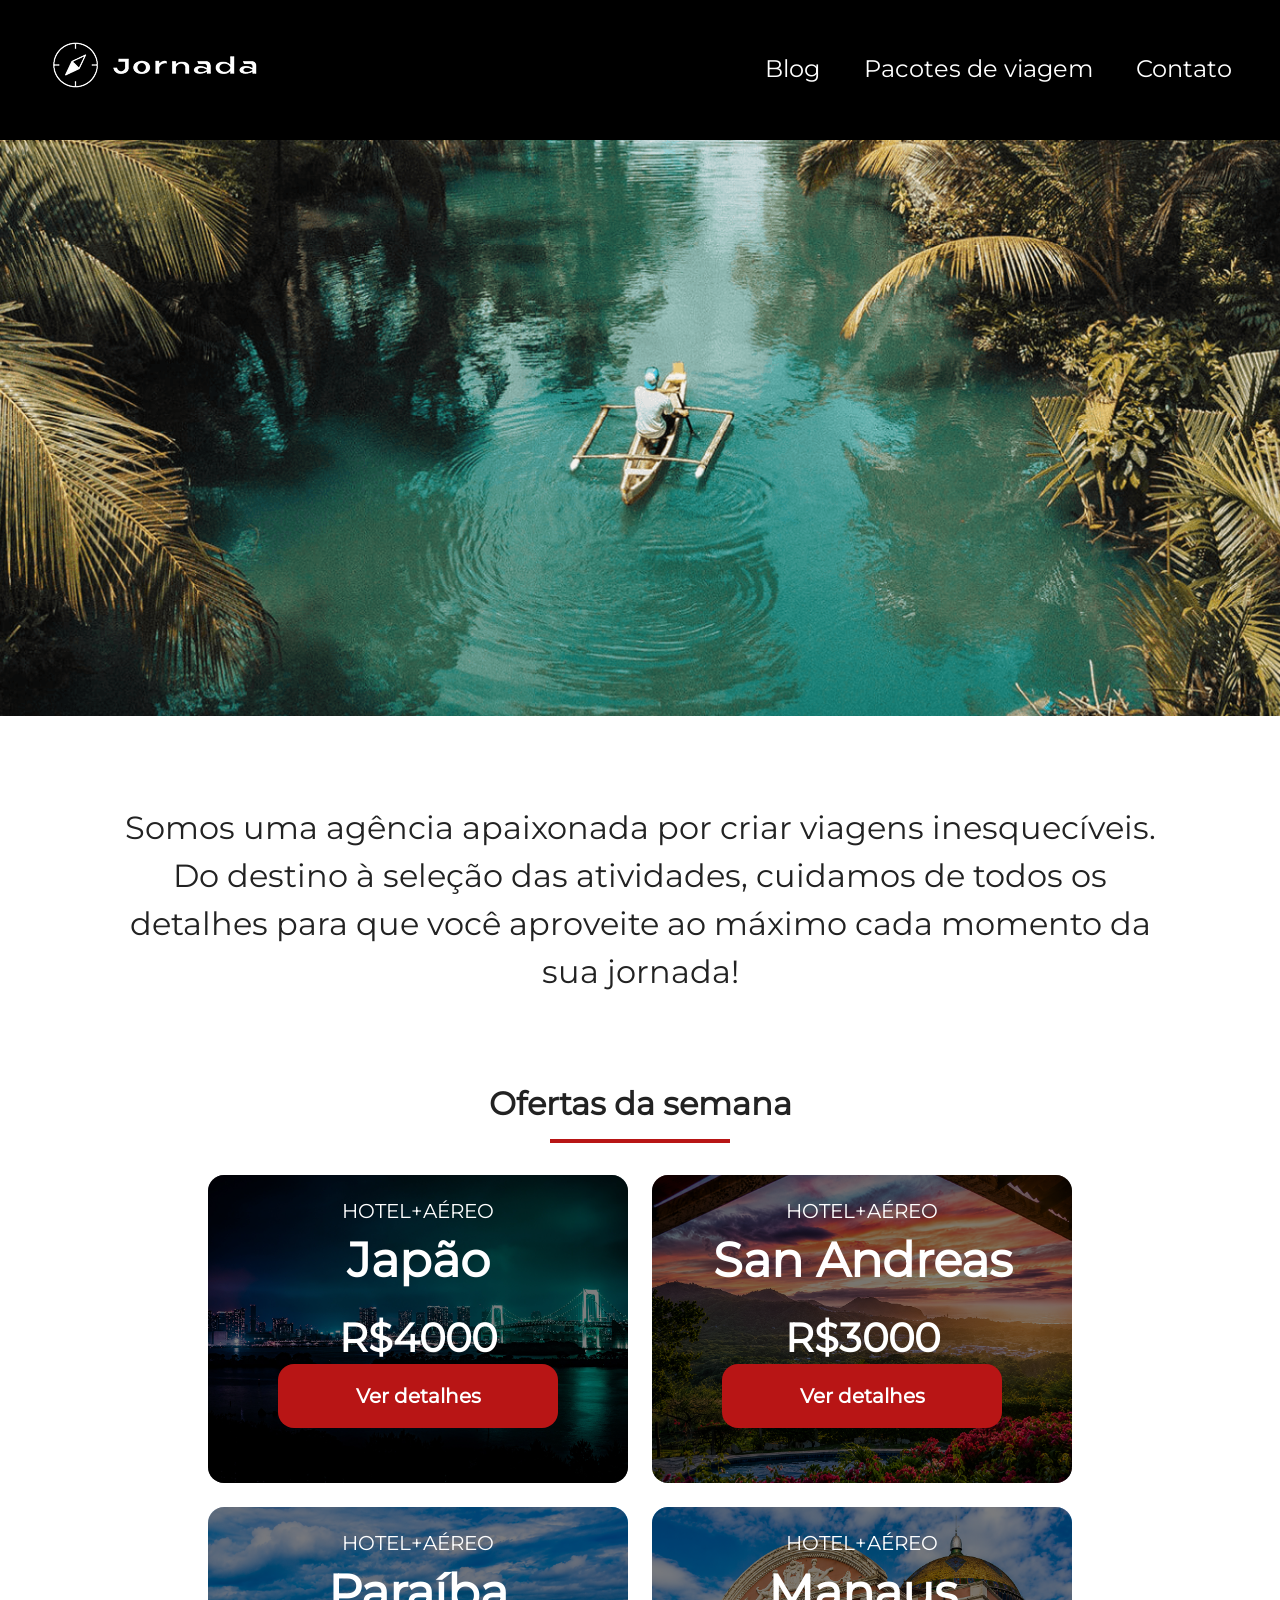
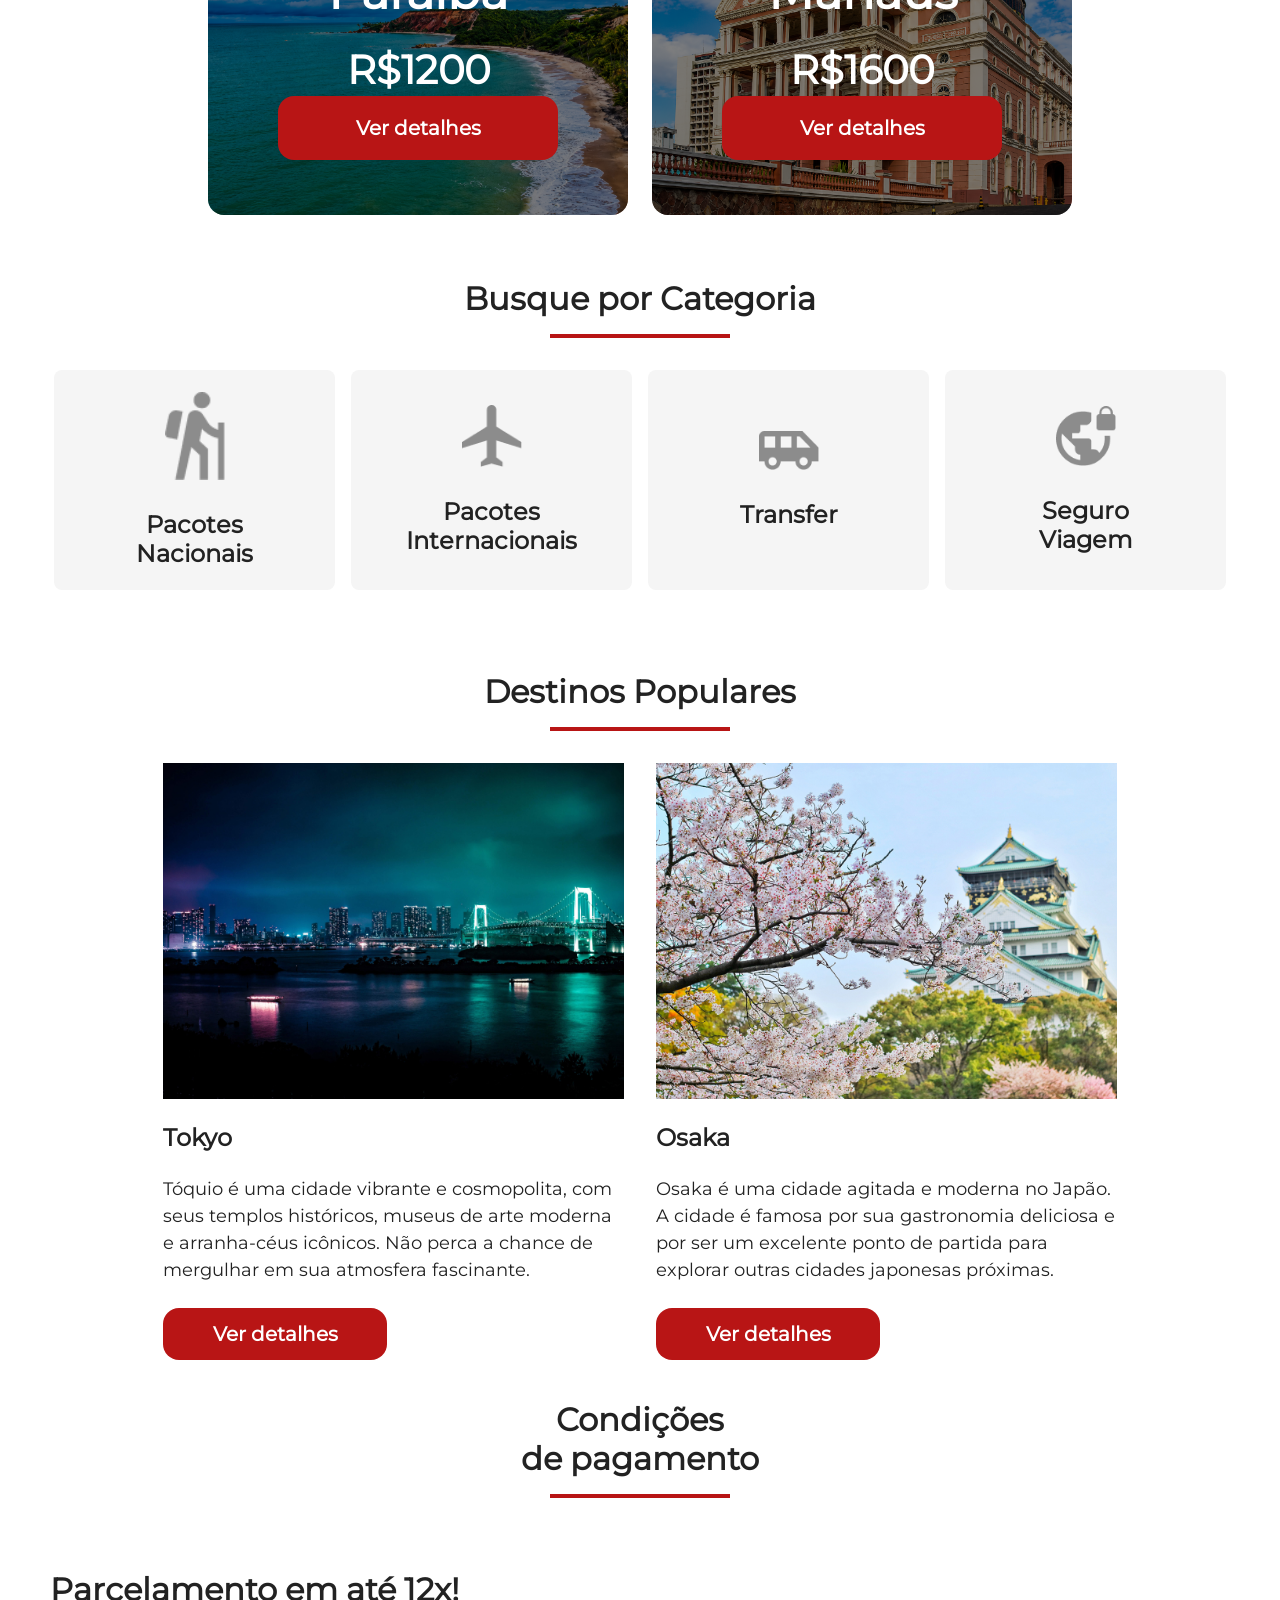
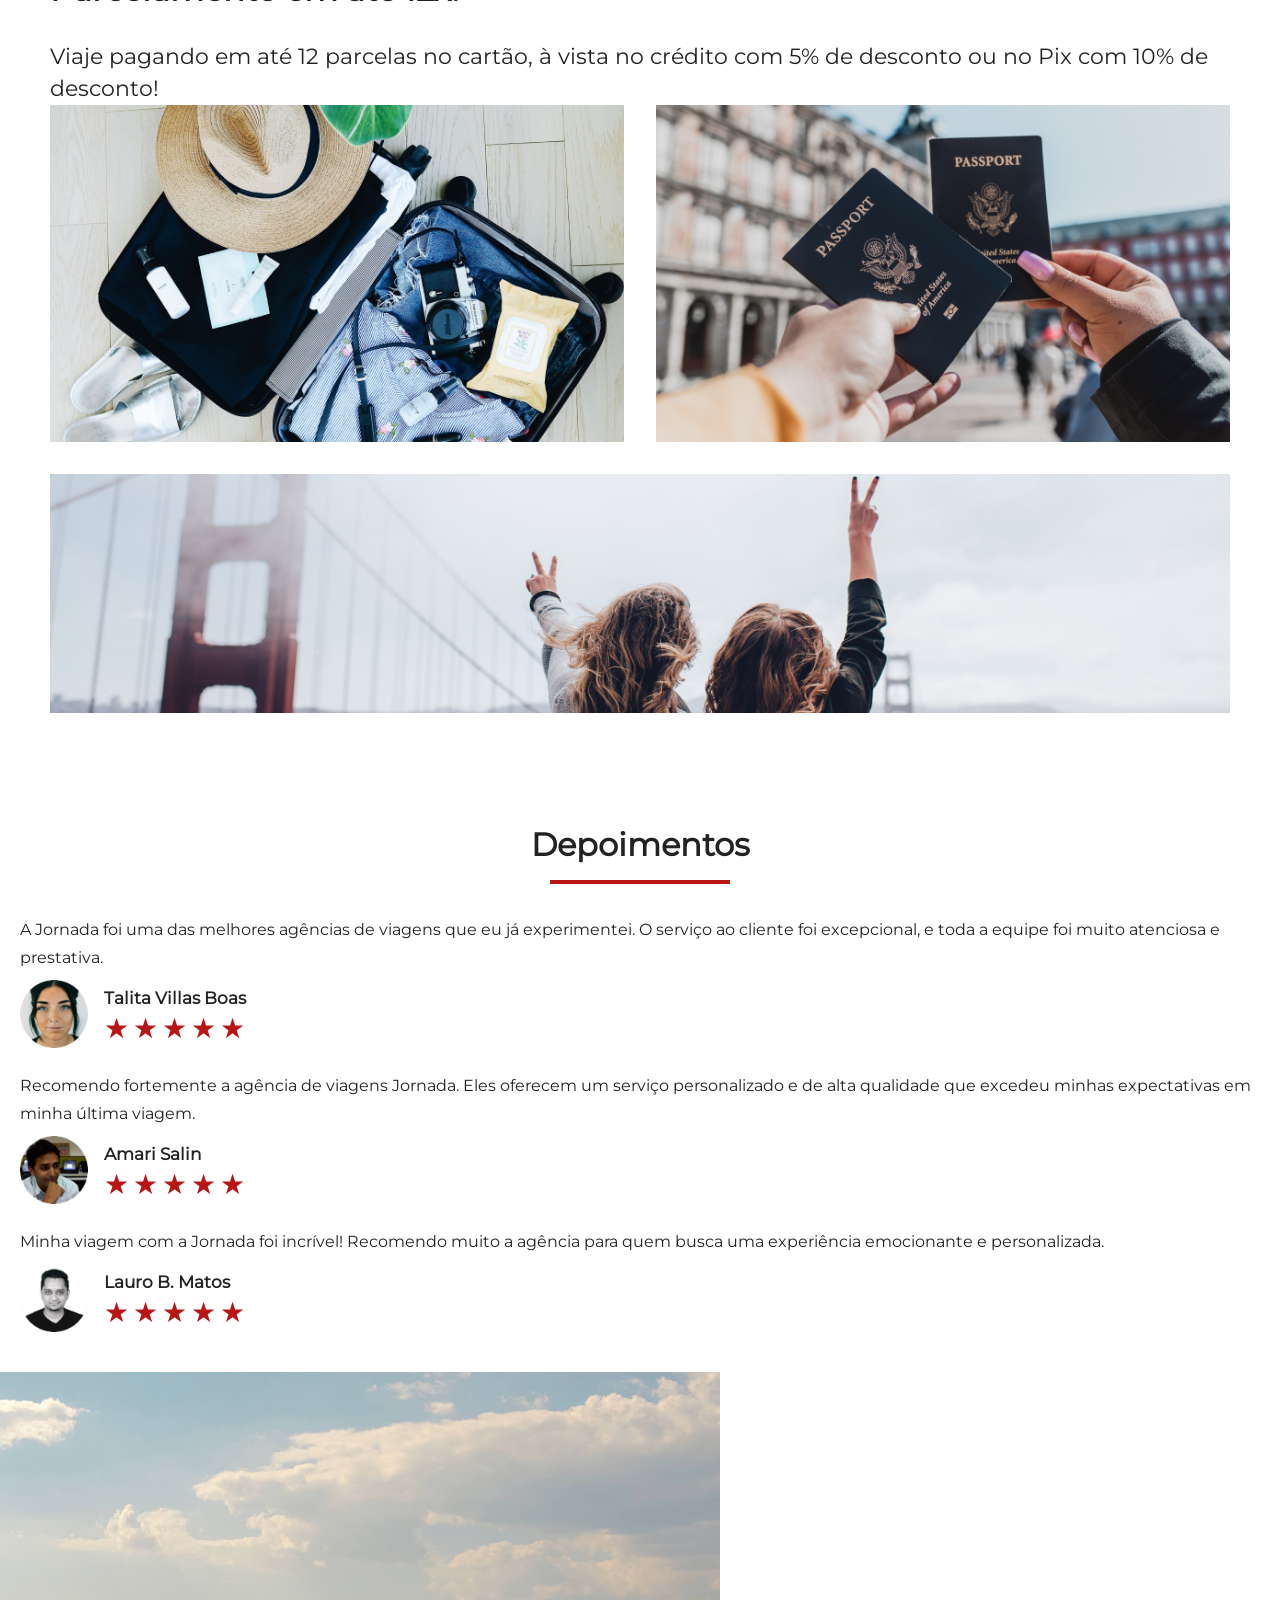
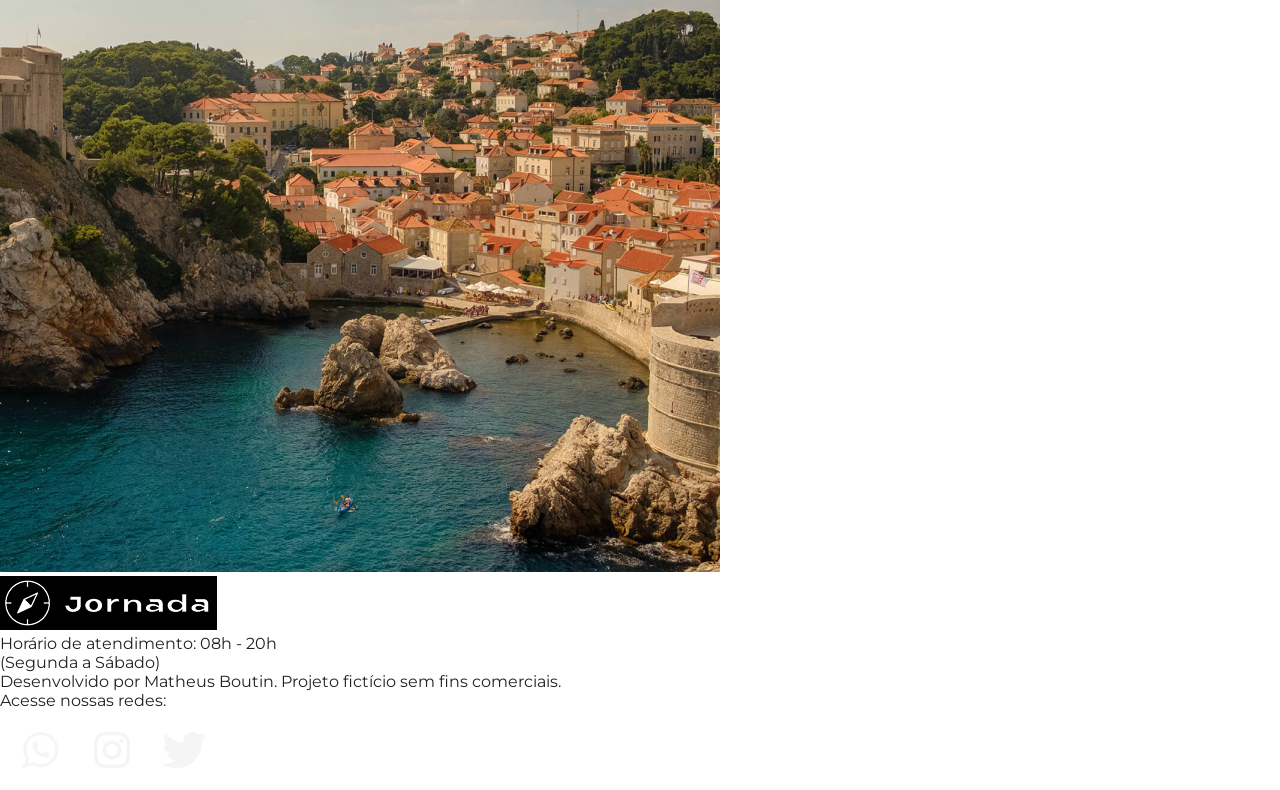
==== index.html @ f1d263dc "Inicia footer com imagem e html" ====
<!doctype html>
<html lang="pt-br">
  <head>
    <meta charset="UTF-8" />
    <meta name="viewport" content="width=device-width, initial-scale=1.0" />
    <link rel="stylesheet" href="./css/style.css" />
    <title>Jornada viagens</title>
  </head>

  <body>
    <header class="main-header">
      <div class="header-content">
        <a class="logo" href="#" title="Voltar para a página inicial">
          <img
            class="img-mobile"
            src="./img/Logo-branca.png"
            alt="Bússola do logo Jornada viagens na cor branca"
          />

          <img
            class="img-desktop"
            src="./img/Logo-branco-jornada.png"
            alt="Logo da Jornada viagens na cor branca"
          />
        </a>

        <div class="navigation_menu">
          <label for="menu">
            <img src="./img/menu.png" alt="Menu" />
          </label>

          <input type="checkbox" id="menu" hidden />

          <nav>
            <ul class="list-links">
              <li>
                <a
                  href="blog.html"
                  target="_blank"
                  rel="noopener noreferrer"
                  title="Acessar blog"
                >
                  Blog
                </a>
              </li>

              <li>
                <a
                  href="pacotes.html"
                  target="_blank"
                  rel="noopener noreferrer"
                  title="Acessar pacotes de viagem"
                >
                  Pacotes de viagem
                </a>
              </li>

              <li>
                <a
                  href="contato.html"
                  target="_blank"
                  rel="noopener noreferrer"
                  title="Acessar contato"
                >
                  Contato
                </a>
              </li>
            </ul>
          </nav>
        </div>
      </div>
    </header>

    <section class="hero">
      <div class="hero-img"></div>

      <div class="hero-content">
        <h2>
          Somos uma agência apaixonada por criar viagens inesquecíveis. Do
          destino à seleção das atividades, cuidamos de todos os detalhes para
          que você aproveite ao máximo cada momento da sua jornada!
        </h2>
      </div>
    </section>

    <section class="offers">
      <div class="section-title">
        <h2>Ofertas da semana</h2>
        <hr />
      </div>

      <div class="offers-cards">
        <article class="card card-offer japao">
          <header>
            <p>HOTEL+AÉREO</p>
            <h3 class="content-title">
              Japão<br />
              <span>R$4000</span>
            </h3>
          </header>

          <footer>
            <a href="#" class="button" title="Ver detalhes da oferta Japão">
              Ver detalhes
            </a>
          </footer>
        </article>

        <article class="card card-offer san-andreas">
          <header>
            <p>HOTEL+AÉREO</p>
            <h3 class="content-title">
              San Andreas<br />
              <span>R$3000</span>
            </h3>
          </header>

          <footer>
            <a
              href="#"
              class="button"
              title="Ver detalhes da oferta San Andreas"
            >
              Ver detalhes
            </a>
          </footer>
        </article>

        <article class="card card-offer paraiba">
          <header>
            <p>HOTEL+AÉREO</p>
            <h3 class="content-title">
              Paraíba<br />
              <span>R$1200</span>
            </h3>
          </header>

          <footer>
            <a href="#" class="button" title="Ver detalhes da oferta Paraíba">
              Ver detalhes
            </a>
          </footer>
        </article>

        <article class="card card-offer manaus">
          <header>
            <p>HOTEL+AÉREO</p>
            <h3 class="content-title">
              Manaus<br />
              <span>R$1600</span>
            </h3>
          </header>

          <footer>
            <a href="#" class="button" title="Ver detalhes da oferta Manaus">
              Ver detalhes
            </a>
          </footer>
        </article>
      </div>
    </section>

    <section class="categories">
      <div class="section-title-categories">
        <h2>Busque por Categoria</h2>
        <hr />
      </div>

      <div class="categories-cards">
        <article class="card-pacotes">
          <header class="categories-header">
            <img
              src="./img/icone-pacotes-nacionais.png"
              alt="Pacotes nacionais"
            />
            <p>Pacotes Nacionais</p>
          </header>
        </article>

        <article class="card-pacotes">
          <header class="categories-header">
            <img
              src="./img/icone-pacotes-interacionais.png"
              alt="Pacotes internacionais"
            />
            <p>
              Pacotes <br />
              Internacionais
            </p>
          </header>
        </article>

        <article class="card-pacotes">
          <header class="categories-header">
            <img src="./img/icone-transfer.png" alt="Transfer" />
            <p>Transfer</p>
          </header>
        </article>

        <article class="card-pacotes">
          <header class="categories-header">
            <img src="./img/icone-seguro-viagem.png" alt="Seguro viagem" />
            <p>Seguro Viagem</p>
          </header>
        </article>
      </div>
    </section>

    <section class="destinations">
      <div class="section-title">
        <h2>Destinos Populares</h2>
        <hr />
      </div>

      <div class="destination-items">
        <article class="item tokyo">
          <header>
            <div class="img-item">
              <img src="./img/tokyo-mobile.jpg" alt="Tokyo" />
            </div>

            <h4 class="content-title">Tokyo</h4>
          </header>

          <p class="content-text">
            Tóquio é uma cidade vibrante e cosmopolita, com seus templos
            históricos, museus de arte moderna e arranha-céus icônicos. Não
            perca a chance de mergulhar em sua atmosfera fascinante.
          </p>

          <footer>
            <a
              href="#"
              class="button"
              target="_blank"
              rel="noopener noreferrer"
              title="Veja mais detalhes do destino Tokyo"
            >
              Ver detalhes
            </a>
          </footer>
        </article>

        <article class="item osaka">
          <header>
            <div class="img-item">
              <img src="./img/osaka-mobile.jpg" alt="Osaka" />
            </div>

            <h4 class="content-title">Osaka</h4>
          </header>

          <p class="content-text">
            Osaka é uma cidade agitada e moderna no Japão. A cidade é famosa por
            sua gastronomia deliciosa e por ser um excelente ponto de partida
            para explorar outras cidades japonesas próximas.
          </p>

          <footer>
            <a
              href="#"
              class="button"
              target="_blank"
              rel="noopener noreferrer"
              title="Veja mais detalhes do destino Osaka"
            >
              Ver detalhes
            </a>
          </footer>
        </article>
      </div>
    </section>
    <section class="payments">
      <div class="section-title">
        <h2 class="content-title">Condições <br />de pagamento</h2>
        <hr />
        <div class="content-container">
          <div class="text-content">
            <h3 class="content-title">
              Parcelamento em <br class="mobile-break" />
              até 12x!
            </h3>
            <p class="content-text">
              Viaje pagando em até 12 parcelas no cartão, à vista no crédito com
              5% de desconto ou no Pix com 10% de desconto!
            </p>
          </div>
          <div class="image-gallery">
            <div class="image bag"></div>
            <div class="image passport"></div>
            <div class="image people colspan-2"></div>
          </div>
        </div>
      </div>
    </section>

    <section class="testimonials">
      <div class="section-title">
        <h2 class="content-title">Depoimentos</h2>
        <hr />
      </div>

      <div class="testimonial-container">
        <article class="testimonial-card">
          <header class="testimonial-text">
            <p>
              A Jornada foi uma das melhores agências de viagens que eu já
              experimentei. O serviço ao cliente foi excepcional, e toda a
              equipe foi muito atenciosa e prestativa.
            </p>
          </header>

          <footer class="testimonial-profile">
            <img
              src="./img/avatar-talita.png"
              alt="Imagem de perfil da cliente Talita Villas Boas"
            />

            <div class="profile-content">
              <h4>Talita Villas Boas</h4>

              <div class="rating">
                <span class="star">★</span>
                <span class="star">★</span>
                <span class="star">★</span>
                <span class="star">★</span>
                <span class="star">★</span>
              </div>
            </div>
          </footer>
        </article>

        <article class="testimonial-card">
          <header class="testimonial-text">
            <p>
              Recomendo fortemente a agência de viagens Jornada. Eles oferecem
              um serviço personalizado e de alta qualidade que excedeu minhas
              expectativas em minha última viagem.
            </p>
          </header>

          <footer class="testimonial-profile">
            <img
              src="./img/avatar-amari.png"
              alt="Imagem de perfil da cliente Amari Salin"
            />

            <div class="profile-content">
              <h4>Amari Salin</h4>

              <div class="rating">
                <span class="star">★</span>
                <span class="star">★</span>
                <span class="star">★</span>
                <span class="star">★</span>
                <span class="star">★</span>
              </div>
            </div>
          </footer>
        </article>

        <article class="testimonial-card">
          <header class="testimonial-text">
            <p>
              Minha viagem com a Jornada foi incrível! Recomendo muito a agência
              para quem busca uma experiência emocionante e personalizada.
            </p>
          </header>

          <footer class="testimonial-profile">
            <img
              src="./img/avatar-lauro.png"
              alt="Imagem de perfil da cliente Lauro B. Matos"
            />

            <div class="profile-content">
              <h4>Lauro B. Matos</h4>

              <div class="rating">
                <span class="star">★</span>
                <span class="star">★</span>
                <span class="star">★</span>
                <span class="star">★</span>
                <span class="star">★</span>
              </div>
            </div>
          </footer>
        </article>
      </div>
    </section>
    <div class="footer-img">
      <img
        src="./img/footer-mobile.png"
        alt="Foto belíssima de Dubrovnik, na Croácia"
      />
    </div>
    <footer class="footer">
      <div class="footer-content">
        <a href="#" class="footer-logo"
          ><img src="./img/Logo-branco-jornada.png" alt="" />
        </a>

        <div class="footer-info">
          <p>Horário de atendimento: 08h - 20h</p>
          <p>(Segunda a Sábado)</p>
        </div>

        <p>
          Desenvolvido por Matheus Boutin. Projeto fictício sem fins comerciais.
        </p>

        <div class="footer-social-area">
          <p>Acesse nossas redes:</p>

          <nav class="footer-social">
            <a href="#" aria-label="Acessar WhatsApp da Jornada Viagens">
              <img src="./img/whatsapp-logo.png" alt="" />
            </a>

            <a href="#" aria-label="Acessar Instagram da Jornada Viagens">
              <img src="./img/instagram-logo.png" alt="" />
            </a>

            <a href="#" aria-label="Acessar Twitter da Jornada Viagens">
              <img src="./img/twitter-logo.png" alt="" />
            </a>
          </nav>
        </div>
      </div>
    </footer>
  </body>
</html>
---- css/style.css ----
@import url(global.css);
@import url(header.css);
@import url(hero.css);
@import url(offers.css);
@import url(category.css);
@import url(destinantion.css);
@import url(payments.css);
@import url(testimonials.css);
@import url(footer.css);
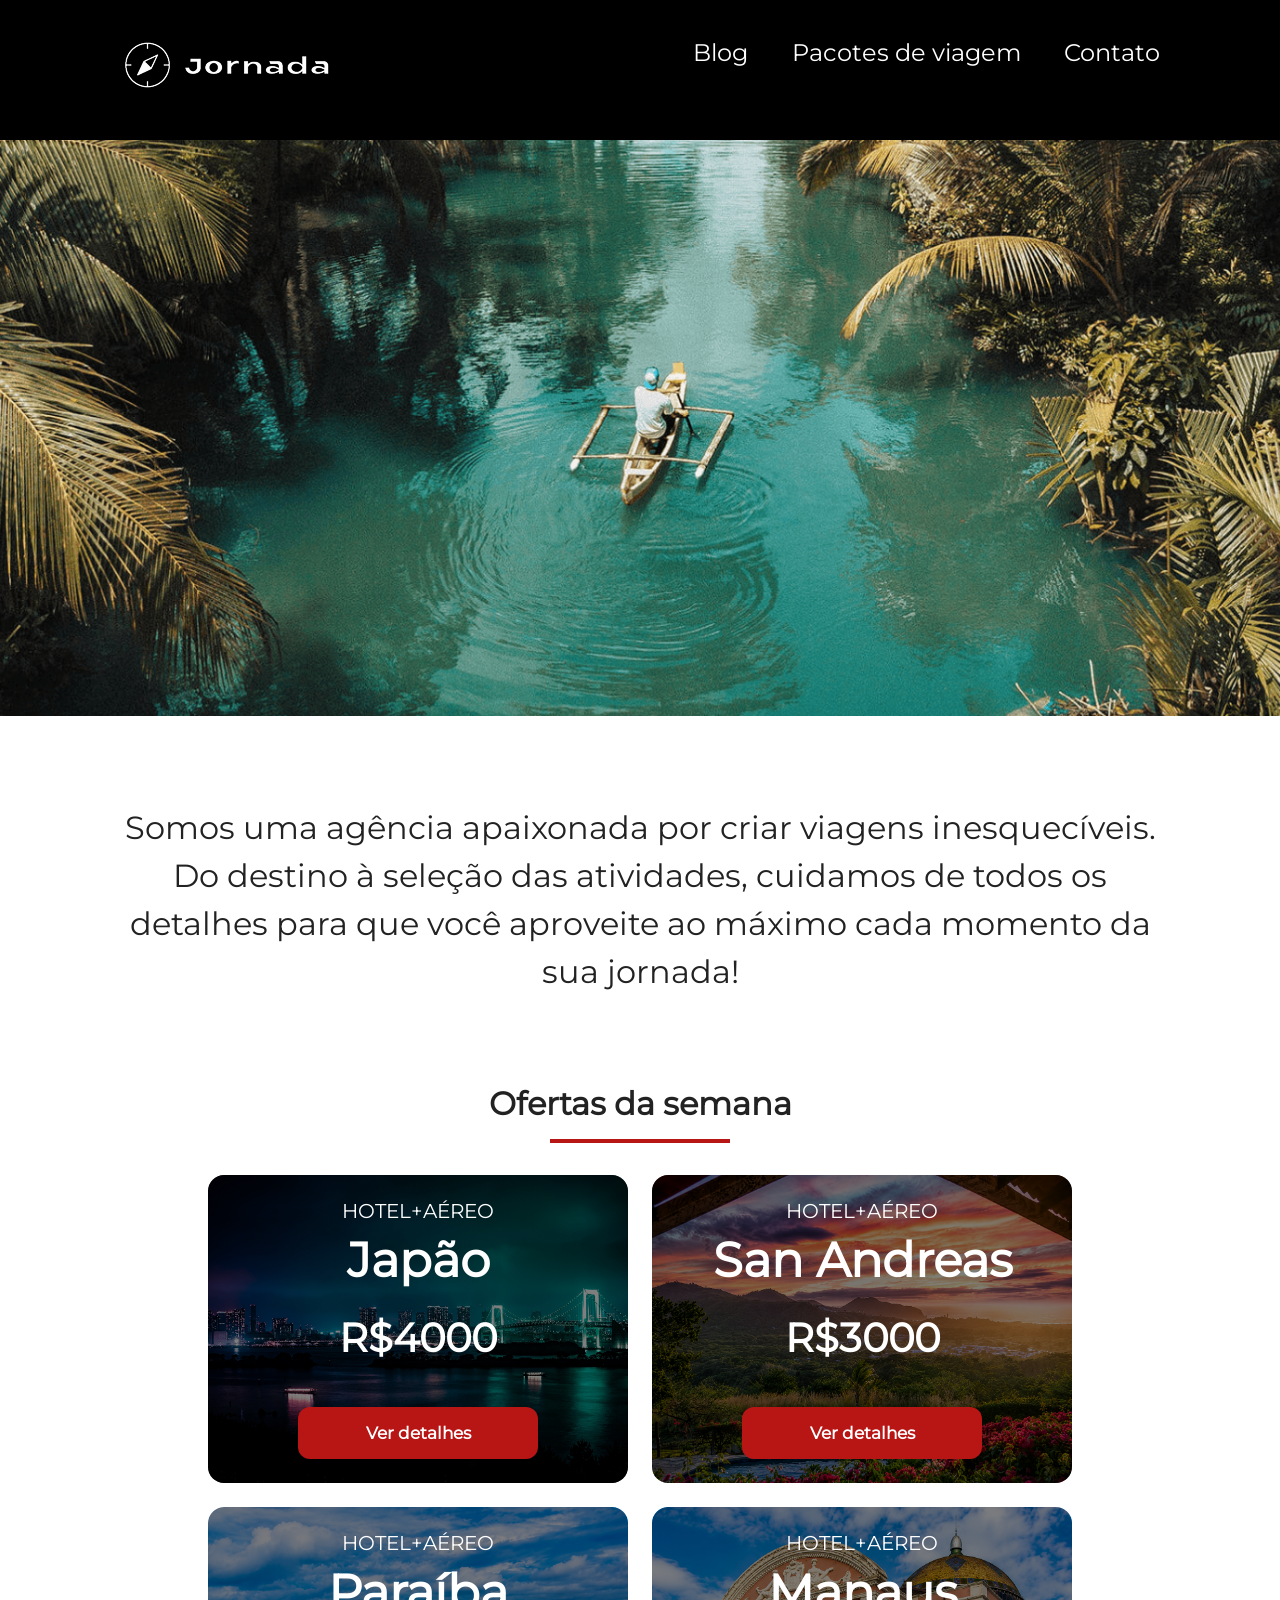
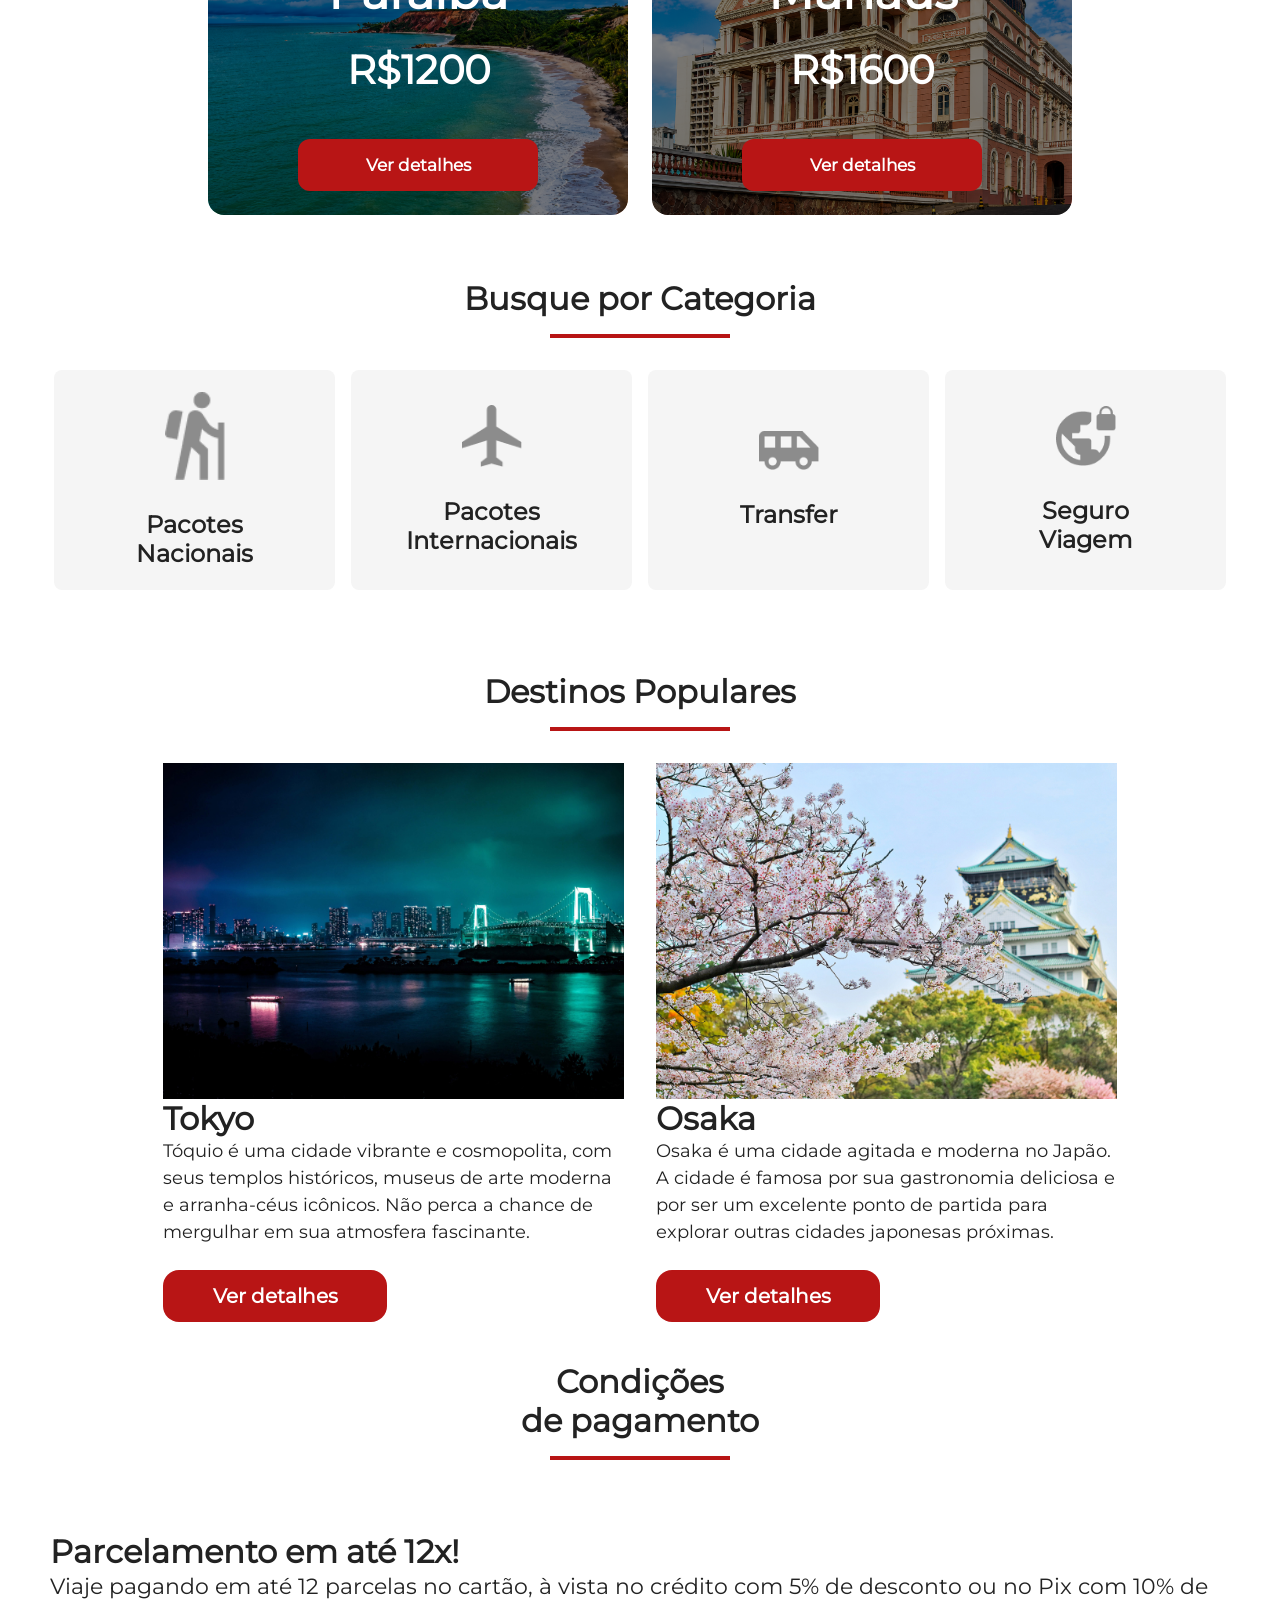
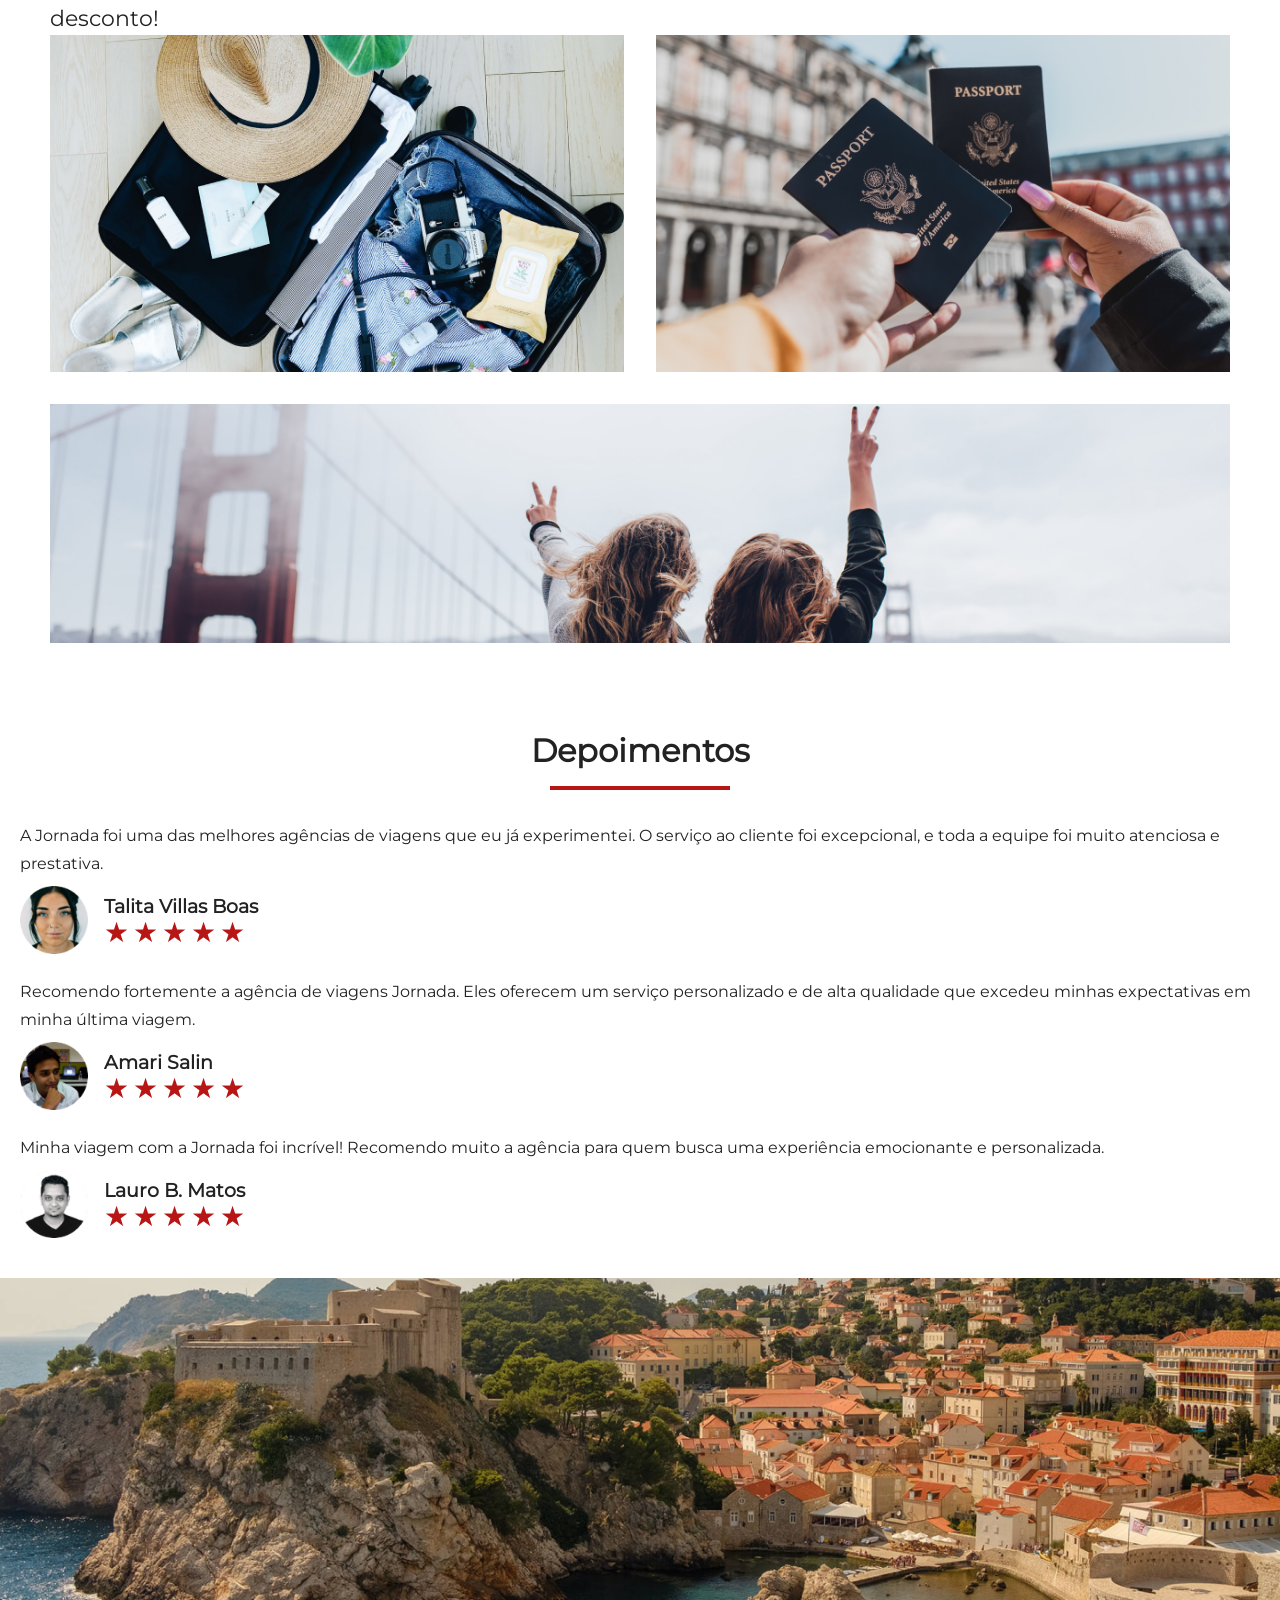
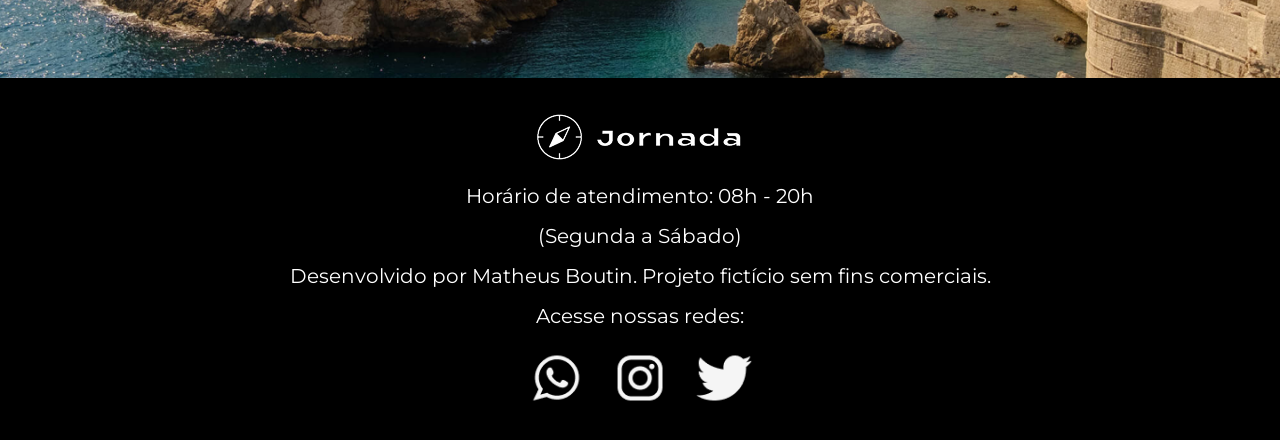
==== commit 2b67510b: "Finaliza footer e ajustes de acessibilidade" ====
--- a/index.html
+++ b/index.html
@@ -4,40 +4,60 @@
     <meta charset="UTF-8" />
     <meta name="viewport" content="width=device-width, initial-scale=1.0" />
     <link rel="stylesheet" href="./css/style.css" />
-    <title>Jornada viagens</title>
+    <title>Jornada Viagens</title>
   </head>
 
   <body>
+    <a class="skip-link" href="#conteudo-principal"
+      >Pular para o conteúdo principal</a
+    >
+
     <header class="main-header">
       <div class="header-content">
-        <a class="logo" href="#" title="Voltar para a página inicial">
+        <a
+          class="logo"
+          href="#"
+          aria-label="Voltar para a página inicial da Jornada Viagens"
+          title="Voltar para a página inicial"
+        >
           <img
             class="img-mobile"
             src="./img/Logo-branca.png"
-            alt="Bússola do logo Jornada viagens na cor branca"
+            alt=""
+            aria-hidden="true"
           />
 
           <img
             class="img-desktop"
             src="./img/Logo-branco-jornada.png"
-            alt="Logo da Jornada viagens na cor branca"
+            alt=""
+            aria-hidden="true"
           />
         </a>
 
         <div class="navigation_menu">
-          <label for="menu">
-            <img src="./img/menu.png" alt="Menu" />
+          <input
+            type="checkbox"
+            id="menu"
+            class="menu-toggle"
+            aria-controls="menu-principal"
+          />
+
+          <label for="menu" class="menu-label">
+            <span class="visually-hidden"
+              >Abrir ou fechar menu de navegação</span
+            >
+            <img src="./img/menu.png" alt="" aria-hidden="true" />
           </label>
 
-          <input type="checkbox" id="menu" hidden />
-
-          <nav>
+          <nav id="menu-principal" aria-label="Menu principal">
             <ul class="list-links">
               <li>
                 <a
                   href="blog.html"
                   target="_blank"
                   rel="noopener noreferrer"
+                  aria-label="Acessar blog, abre em nova aba"
                   title="Acessar blog"
                 >
                   Blog
@@ -49,6 +69,7 @@
                   href="pacotes.html"
                   target="_blank"
                   rel="noopener noreferrer"
+                  aria-label="Acessar pacotes de viagem, abre em nova aba"
                   title="Acessar pacotes de viagem"
                 >
                   Pacotes de viagem
@@ -60,6 +81,7 @@
                   href="contato.html"
                   target="_blank"
                   rel="noopener noreferrer"
+                  aria-label="Acessar contato, abre em nova aba"
                   title="Acessar contato"
                 >
                   Contato
@@ -71,333 +93,392 @@
       </div>
     </header>
 
-    <section class="hero">
-      <div class="hero-img"></div>
-
-      <div class="hero-content">
-        <h2>
-          Somos uma agência apaixonada por criar viagens inesquecíveis. Do
-          destino à seleção das atividades, cuidamos de todos os detalhes para
-          que você aproveite ao máximo cada momento da sua jornada!
-        </h2>
-      </div>
-    </section>
-
-    <section class="offers">
-      <div class="section-title">
-        <h2>Ofertas da semana</h2>
-        <hr />
-      </div>
-
-      <div class="offers-cards">
-        <article class="card card-offer japao">
-          <header>
-            <p>HOTEL+AÉREO</p>
-            <h3 class="content-title">
-              Japão<br />
-              <span>R$4000</span>
-            </h3>
-          </header>
-
-          <footer>
-            <a href="#" class="button" title="Ver detalhes da oferta Japão">
-              Ver detalhes
-            </a>
-          </footer>
-        </article>
-
-        <article class="card card-offer san-andreas">
-          <header>
-            <p>HOTEL+AÉREO</p>
-            <h3 class="content-title">
-              San Andreas<br />
-              <span>R$3000</span>
-            </h3>
-          </header>
-
-          <footer>
-            <a
-              href="#"
-              class="button"
-              title="Ver detalhes da oferta San Andreas"
-            >
-              Ver detalhes
-            </a>
-          </footer>
-        </article>
-
-        <article class="card card-offer paraiba">
-          <header>
-            <p>HOTEL+AÉREO</p>
-            <h3 class="content-title">
-              Paraíba<br />
-              <span>R$1200</span>
-            </h3>
-          </header>
-
-          <footer>
-            <a href="#" class="button" title="Ver detalhes da oferta Paraíba">
-              Ver detalhes
-            </a>
-          </footer>
-        </article>
-
-        <article class="card card-offer manaus">
-          <header>
-            <p>HOTEL+AÉREO</p>
-            <h3 class="content-title">
-              Manaus<br />
-              <span>R$1600</span>
-            </h3>
-          </header>
-
-          <footer>
-            <a href="#" class="button" title="Ver detalhes da oferta Manaus">
-              Ver detalhes
-            </a>
-          </footer>
-        </article>
-      </div>
-    </section>
-
-    <section class="categories">
-      <div class="section-title-categories">
-        <h2>Busque por Categoria</h2>
-        <hr />
-      </div>
-
-      <div class="categories-cards">
-        <article class="card-pacotes">
-          <header class="categories-header">
-            <img
-              src="./img/icone-pacotes-nacionais.png"
-              alt="Pacotes nacionais"
-            />
-            <p>Pacotes Nacionais</p>
-          </header>
-        </article>
-
-        <article class="card-pacotes">
-          <header class="categories-header">
-            <img
-              src="./img/icone-pacotes-interacionais.png"
-              alt="Pacotes internacionais"
-            />
-            <p>
-              Pacotes <br />
-              Internacionais
+    <main id="conteudo-principal">
+      <section class="hero" aria-labelledby="titulo-principal">
+        <div class="hero-img" aria-hidden="true"></div>
+
+        <div class="hero-content">
+          <h1 id="titulo-principal">
+            Somos uma agência apaixonada por criar viagens inesquecíveis. Do
+            destino à seleção das atividades, cuidamos de todos os detalhes para
+            que você aproveite ao máximo cada momento da sua jornada!
+          </h1>
+        </div>
+      </section>
+
+      <section class="offers" aria-labelledby="titulo-ofertas">
+        <div class="section-title">
+          <h2 id="titulo-ofertas">Ofertas da semana</h2>
+          <hr />
+        </div>
+
+        <div class="offers-cards">
+          <article class="card card-offer japao">
+            <header>
+              <p>HOTEL+AÉREO</p>
+              <h3 class="content-title">
+                Japão<br />
+                <span>R$4000</span>
+              </h3>
+            </header>
+
+            <footer>
+              <a
+                href="#"
+                class="button"
+                aria-label="Ver detalhes da oferta Japão"
+                title="Ver detalhes da oferta Japão"
+              >
+                Ver detalhes
+              </a>
+            </footer>
+          </article>
+
+          <article class="card card-offer san-andreas">
+            <header>
+              <p>HOTEL+AÉREO</p>
+              <h3 class="content-title">
+                San Andreas<br />
+                <span>R$3000</span>
+              </h3>
+            </header>
+
+            <footer>
+              <a
+                href="#"
+                class="button"
+                aria-label="Ver detalhes da oferta San Andreas"
+                title="Ver detalhes da oferta San Andreas"
+              >
+                Ver detalhes
+              </a>
+            </footer>
+          </article>
+
+          <article class="card card-offer paraiba">
+            <header>
+              <p>HOTEL+AÉREO</p>
+              <h3 class="content-title">
+                Paraíba<br />
+                <span>R$1200</span>
+              </h3>
+            </header>
+
+            <footer>
+              <a
+                href="#"
+                class="button"
+                aria-label="Ver detalhes da oferta Paraíba"
+                title="Ver detalhes da oferta Paraíba"
+              >
+                Ver detalhes
+              </a>
+            </footer>
+          </article>
+
+          <article class="card card-offer manaus">
+            <header>
+              <p>HOTEL+AÉREO</p>
+              <h3 class="content-title">
+                Manaus<br />
+                <span>R$1600</span>
+              </h3>
+            </header>
+
+            <footer>
+              <a
+                href="#"
+                class="button"
+                aria-label="Ver detalhes da oferta Manaus"
+                title="Ver detalhes da oferta Manaus"
+              >
+                Ver detalhes
+              </a>
+            </footer>
+          </article>
+        </div>
+      </section>
+
+      <section class="categories" aria-labelledby="titulo-categorias">
+        <div class="section-title-categories">
+          <h2 id="titulo-categorias">Busque por Categoria</h2>
+          <hr />
+        </div>
+
+        <div class="categories-cards">
+          <article class="card-pacotes">
+            <header class="categories-header">
+              <img
+                src="./img/icone-pacotes-nacionais.png"
+                alt=""
+                aria-hidden="true"
+              />
+              <p>Pacotes Nacionais</p>
+            </header>
+          </article>
+
+          <article class="card-pacotes">
+            <header class="categories-header">
+              <img
+                src="./img/icone-pacotes-interacionais.png"
+                alt=""
+                aria-hidden="true"
+              />
+              <p>
+                Pacotes <br />
+                Internacionais
+              </p>
+            </header>
+          </article>
+
+          <article class="card-pacotes">
+            <header class="categories-header">
+              <img src="./img/icone-transfer.png" alt="" aria-hidden="true" />
+              <p>Transfer</p>
+            </header>
+          </article>
+
+          <article class="card-pacotes">
+            <header class="categories-header">
+              <img
+                src="./img/icone-seguro-viagem.png"
+                alt=""
+                aria-hidden="true"
+              />
+              <p>Seguro Viagem</p>
+            </header>
+          </article>
+        </div>
+      </section>
+
+      <section class="destinations" aria-labelledby="titulo-destinos">
+        <div class="section-title">
+          <h2 id="titulo-destinos">Destinos Populares</h2>
+          <hr />
+        </div>
+
+        <div class="destination-items">
+          <article class="item tokyo">
+            <header>
+              <div class="img-item">
+                <img
+                  src="./img/tokyo-mobile.jpg"
+                  alt="Vista urbana de Tóquio, no Japão"
+                />
+              </div>
+
+              <h3 class="content-title">Tokyo</h3>
+            </header>
+
+            <p class="content-text">
+              Tóquio é uma cidade vibrante e cosmopolita, com seus templos
+              históricos, museus de arte moderna e arranha-céus icônicos. Não
+              perca a chance de mergulhar em sua atmosfera fascinante.
             </p>
-          </header>
-        </article>
-
-        <article class="card-pacotes">
-          <header class="categories-header">
-            <img src="./img/icone-transfer.png" alt="Transfer" />
-            <p>Transfer</p>
-          </header>
-        </article>
-
-        <article class="card-pacotes">
-          <header class="categories-header">
-            <img src="./img/icone-seguro-viagem.png" alt="Seguro viagem" />
-            <p>Seguro Viagem</p>
-          </header>
-        </article>
-      </div>
-    </section>
-
-    <section class="destinations">
-      <div class="section-title">
-        <h2>Destinos Populares</h2>
-        <hr />
-      </div>
-
-      <div class="destination-items">
-        <article class="item tokyo">
-          <header>
-            <div class="img-item">
-              <img src="./img/tokyo-mobile.jpg" alt="Tokyo" />
+
+            <footer>
+              <a
+                href="#"
+                class="button"
+                target="_blank"
+                rel="noopener noreferrer"
+                aria-label="Ver detalhes do destino Tokyo, abre em nova aba"
+                title="Veja mais detalhes do destino Tokyo"
+              >
+                Ver detalhes
+              </a>
+            </footer>
+          </article>
+
+          <article class="item osaka">
+            <header>
+              <div class="img-item">
+                <img
+                  src="./img/osaka-mobile.jpg"
+                  alt="Vista urbana de Osaka, no Japão"
+                />
+              </div>
+
+              <h3 class="content-title">Osaka</h3>
+            </header>
+
+            <p class="content-text">
+              Osaka é uma cidade agitada e moderna no Japão. A cidade é famosa
+              por sua gastronomia deliciosa e por ser um excelente ponto de
+              partida para explorar outras cidades japonesas próximas.
+            </p>
+
+            <footer>
+              <a
+                href="#"
+                class="button"
+                target="_blank"
+                rel="noopener noreferrer"
+                aria-label="Ver detalhes do destino Osaka, abre em nova aba"
+                title="Veja mais detalhes do destino Osaka"
+              >
+                Ver detalhes
+              </a>
+            </footer>
+          </article>
+        </div>
+      </section>
+      <section class="payments" aria-labelledby="titulo-pagamentos">
+        <div class="section-title">
+          <h2 id="titulo-pagamentos" class="content-title">
+            Condições <br />de pagamento
+          </h2>
+          <hr />
+          <div class="content-container">
+            <div class="text-content">
+              <h3 class="content-title">
+                Parcelamento em <br class="mobile-break" />
+                até 12x!
+              </h3>
+              <p class="content-text">
+                Viaje pagando em até 12 parcelas no cartão, à vista no crédito
+                com 5% de desconto ou no Pix com 10% de desconto!
+              </p>
             </div>
-
-            <h4 class="content-title">Tokyo</h4>
-          </header>
-
-          <p class="content-text">
-            Tóquio é uma cidade vibrante e cosmopolita, com seus templos
-            históricos, museus de arte moderna e arranha-céus icônicos. Não
-            perca a chance de mergulhar em sua atmosfera fascinante.
-          </p>
-
-          <footer>
-            <a
-              href="#"
-              class="button"
-              target="_blank"
-              rel="noopener noreferrer"
-              title="Veja mais detalhes do destino Tokyo"
-            >
-              Ver detalhes
-            </a>
-          </footer>
-        </article>
-
-        <article class="item osaka">
-          <header>
-            <div class="img-item">
-              <img src="./img/osaka-mobile.jpg" alt="Osaka" />
+            <div class="image-gallery">
+              <div class="image bag" aria-hidden="true"></div>
+              <div class="image passport" aria-hidden="true"></div>
+              <div class="image people colspan-2" aria-hidden="true"></div>
             </div>
-
-            <h4 class="content-title">Osaka</h4>
-          </header>
-
-          <p class="content-text">
-            Osaka é uma cidade agitada e moderna no Japão. A cidade é famosa por
-            sua gastronomia deliciosa e por ser um excelente ponto de partida
-            para explorar outras cidades japonesas próximas.
-          </p>
-
-          <footer>
-            <a
-              href="#"
-              class="button"
-              target="_blank"
-              rel="noopener noreferrer"
-              title="Veja mais detalhes do destino Osaka"
-            >
-              Ver detalhes
-            </a>
-          </footer>
-        </article>
-      </div>
-    </section>
-    <section class="payments">
-      <div class="section-title">
-        <h2 class="content-title">Condições <br />de pagamento</h2>
-        <hr />
-        <div class="content-container">
-          <div class="text-content">
-            <h3 class="content-title">
-              Parcelamento em <br class="mobile-break" />
-              até 12x!
-            </h3>
-            <p class="content-text">
-              Viaje pagando em até 12 parcelas no cartão, à vista no crédito com
-              5% de desconto ou no Pix com 10% de desconto!
-            </p>
           </div>
-          <div class="image-gallery">
-            <div class="image bag"></div>
-            <div class="image passport"></div>
-            <div class="image people colspan-2"></div>
-          </div>
-        </div>
-      </div>
-    </section>
-
-    <section class="testimonials">
-      <div class="section-title">
-        <h2 class="content-title">Depoimentos</h2>
-        <hr />
-      </div>
-
-      <div class="testimonial-container">
-        <article class="testimonial-card">
-          <header class="testimonial-text">
-            <p>
-              A Jornada foi uma das melhores agências de viagens que eu já
-              experimentei. O serviço ao cliente foi excepcional, e toda a
-              equipe foi muito atenciosa e prestativa.
-            </p>
-          </header>
-
-          <footer class="testimonial-profile">
-            <img
-              src="./img/avatar-talita.png"
-              alt="Imagem de perfil da cliente Talita Villas Boas"
-            />
-
-            <div class="profile-content">
-              <h4>Talita Villas Boas</h4>
-
-              <div class="rating">
-                <span class="star">★</span>
-                <span class="star">★</span>
-                <span class="star">★</span>
-                <span class="star">★</span>
-                <span class="star">★</span>
+        </div>
+      </section>
+
+      <section class="testimonials" aria-labelledby="titulo-depoimentos">
+        <div class="section-title">
+          <h2 id="titulo-depoimentos" class="content-title">Depoimentos</h2>
+          <hr />
+        </div>
+
+        <div class="testimonial-container">
+          <article class="testimonial-card">
+            <header class="testimonial-text">
+              <p>
+                A Jornada foi uma das melhores agências de viagens que eu já
+                experimentei. O serviço ao cliente foi excepcional, e toda a
+                equipe foi muito atenciosa e prestativa.
+              </p>
+            </header>
+
+            <footer class="testimonial-profile">
+              <img
+                src="./img/avatar-talita.png"
+                alt="Imagem de perfil da cliente Talita Villas Boas"
+              />
+
+              <div class="profile-content">
+                <h3>Talita Villas Boas</h3>
+
+                <div
+                  class="rating"
+                  role="img"
+                  aria-label="Avaliação: 5 de 5 estrelas"
+                >
+                  <span class="star" aria-hidden="true">★</span>
+                  <span class="star" aria-hidden="true">★</span>
+                  <span class="star" aria-hidden="true">★</span>
+                  <span class="star" aria-hidden="true">★</span>
+                  <span class="star" aria-hidden="true">★</span>
+                </div>
               </div>
-            </div>
-          </footer>
-        </article>
-
-        <article class="testimonial-card">
-          <header class="testimonial-text">
-            <p>
-              Recomendo fortemente a agência de viagens Jornada. Eles oferecem
-              um serviço personalizado e de alta qualidade que excedeu minhas
-              expectativas em minha última viagem.
-            </p>
-          </header>
-
-          <footer class="testimonial-profile">
-            <img
-              src="./img/avatar-amari.png"
-              alt="Imagem de perfil da cliente Amari Salin"
-            />
-
-            <div class="profile-content">
-              <h4>Amari Salin</h4>
-
-              <div class="rating">
-                <span class="star">★</span>
-                <span class="star">★</span>
-                <span class="star">★</span>
-                <span class="star">★</span>
-                <span class="star">★</span>
+            </footer>
+          </article>
+
+          <article class="testimonial-card">
+            <header class="testimonial-text">
+              <p>
+                Recomendo fortemente a agência de viagens Jornada. Eles oferecem
+                um serviço personalizado e de alta qualidade que excedeu minhas
+                expectativas em minha última viagem.
+              </p>
+            </header>
+
+            <footer class="testimonial-profile">
+              <img
+                src="./img/avatar-amari.png"
+                alt="Imagem de perfil da cliente Amari Salin"
+              />
+
+              <div class="profile-content">
+                <h3>Amari Salin</h3>
+
+                <div
+                  class="rating"
+                  role="img"
+                  aria-label="Avaliação: 5 de 5 estrelas"
+                >
+                  <span class="star" aria-hidden="true">★</span>
+                  <span class="star" aria-hidden="true">★</span>
+                  <span class="star" aria-hidden="true">★</span>
+                  <span class="star" aria-hidden="true">★</span>
+                  <span class="star" aria-hidden="true">★</span>
+                </div>
               </div>
-            </div>
-          </footer>
-        </article>
-
-        <article class="testimonial-card">
-          <header class="testimonial-text">
-            <p>
-              Minha viagem com a Jornada foi incrível! Recomendo muito a agência
-              para quem busca uma experiência emocionante e personalizada.
-            </p>
-          </header>
-
-          <footer class="testimonial-profile">
-            <img
-              src="./img/avatar-lauro.png"
-              alt="Imagem de perfil da cliente Lauro B. Matos"
-            />
-
-            <div class="profile-content">
-              <h4>Lauro B. Matos</h4>
-
-              <div class="rating">
-                <span class="star">★</span>
-                <span class="star">★</span>
-                <span class="star">★</span>
-                <span class="star">★</span>
-                <span class="star">★</span>
+            </footer>
+          </article>
+
+          <article class="testimonial-card">
+            <header class="testimonial-text">
+              <p>
+                Minha viagem com a Jornada foi incrível! Recomendo muito a
+                agência para quem busca uma experiência emocionante e
+                personalizada.
+              </p>
+            </header>
+
+            <footer class="testimonial-profile">
+              <img
+                src="./img/avatar-lauro.png"
+                alt="Imagem de perfil da cliente Lauro B. Matos"
+              />
+
+              <div class="profile-content">
+                <h3>Lauro B. Matos</h3>
+
+                <div
+                  class="rating"
+                  role="img"
+                  aria-label="Avaliação: 5 de 5 estrelas"
+                >
+                  <span class="star" aria-hidden="true">★</span>
+                  <span class="star" aria-hidden="true">★</span>
+                  <span class="star" aria-hidden="true">★</span>
+                  <span class="star" aria-hidden="true">★</span>
+                  <span class="star" aria-hidden="true">★</span>
+                </div>
               </div>
-            </div>
-          </footer>
-        </article>
-      </div>
-    </section>
+            </footer>
+          </article>
+        </div>
+      </section>
+    </main>
+
     <div class="footer-img">
-      <img
-        src="./img/footer-mobile.png"
-        alt="Foto belíssima de Dubrovnik, na Croácia"
-      />
+      <picture>
+        <source media="(min-width: 1440px)" srcset="./img/footer-desktop.png" />
+
+        <source media="(min-width: 768px)" srcset="./img/footer-tablet.png" />
+
+        <img
+          src="./img/footer-mobile.png"
+          alt="Vista de Dubrovnik, na Croácia, com construções históricas à beira-mar"
+        />
+      </picture>
     </div>
+
     <footer class="footer">
       <div class="footer-content">
-        <a href="#" class="footer-logo"
-          ><img src="./img/Logo-branco-jornada.png" alt="" />
+        <a
+          href="#"
+          class="footer-logo"
+          aria-label="Voltar para a página inicial da Jornada Viagens"
+        >
+          <img src="./img/Logo-branco-jornada.png" alt="" aria-hidden="true" />
         </a>
 
         <div class="footer-info">
@@ -412,7 +493,10 @@
         <div class="footer-social-area">
           <p>Acesse nossas redes:</p>
 
-          <nav class="footer-social">
+          <nav
+            class="footer-social"
+            aria-label="Redes sociais da Jornada Viagens"
+          >
             <a href="#" aria-label="Acessar WhatsApp da Jornada Viagens">
               <img src="./img/whatsapp-logo.png" alt="" />
             </a>
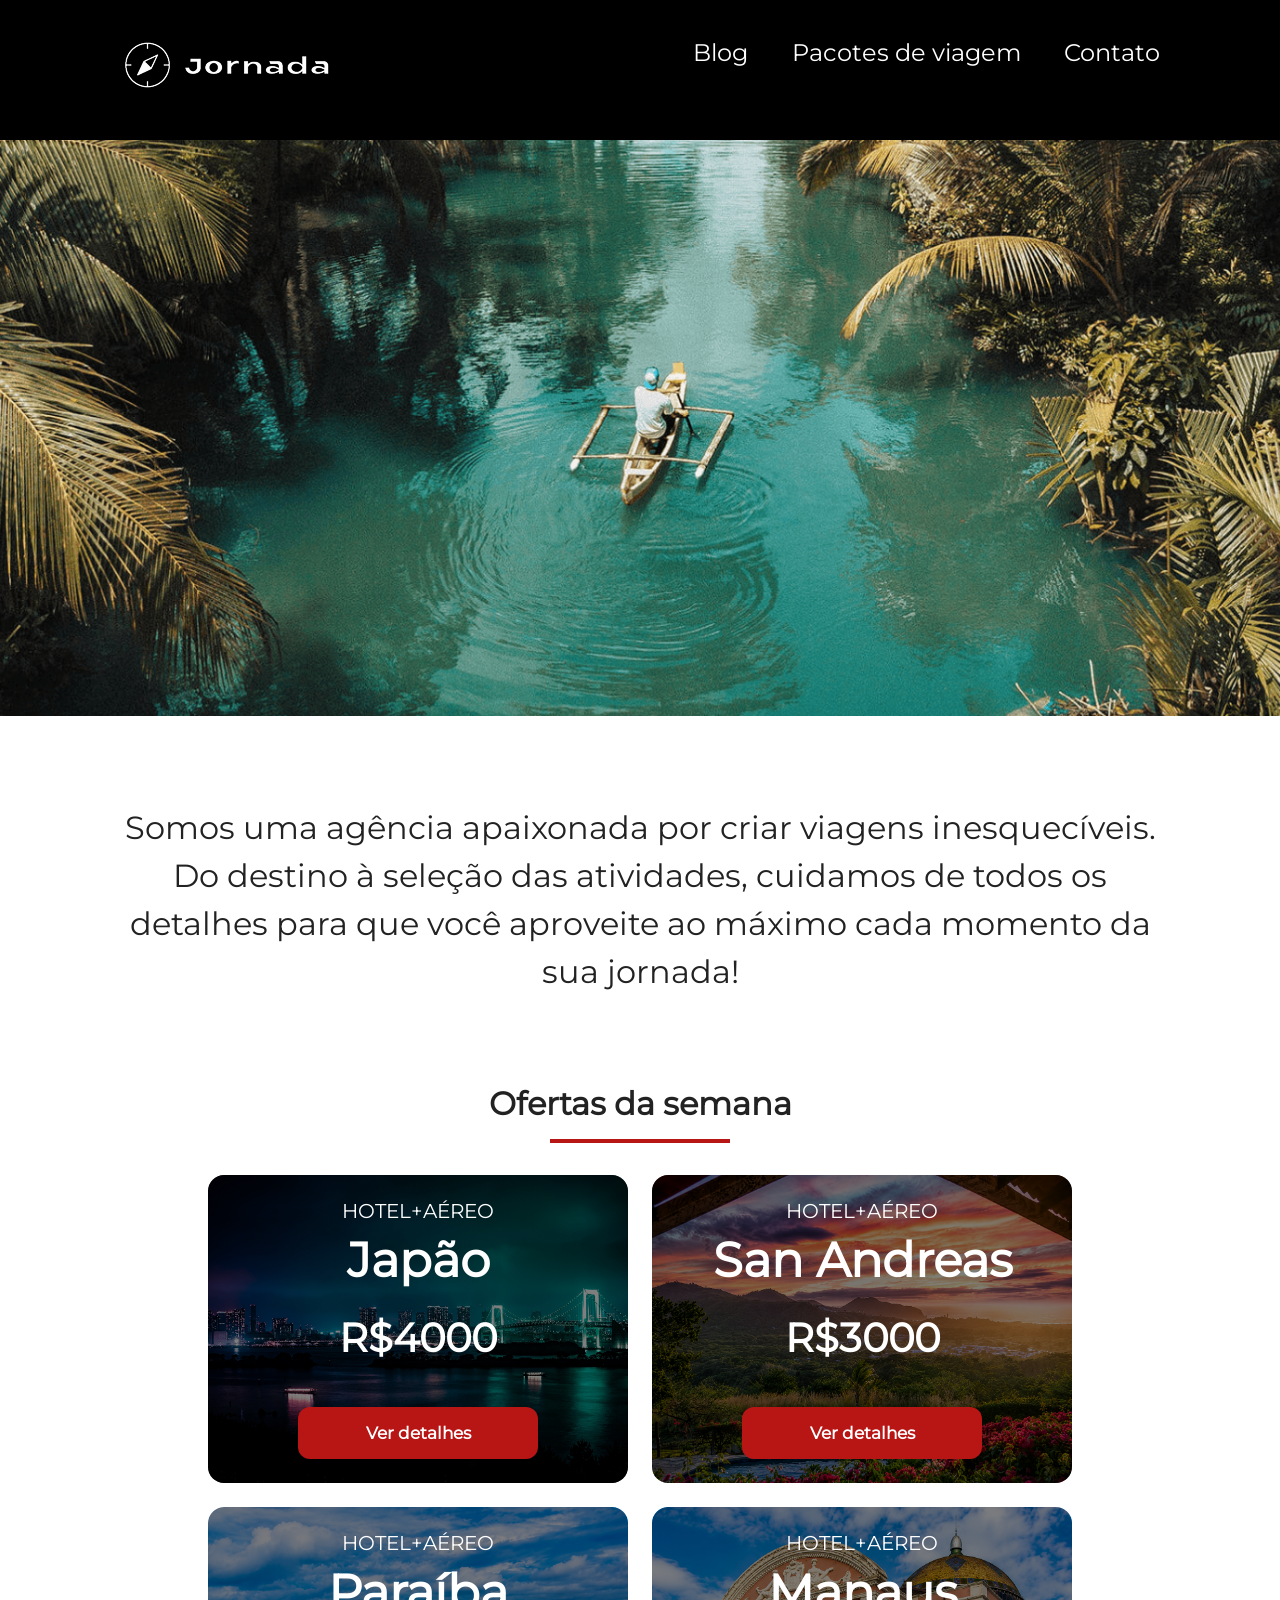
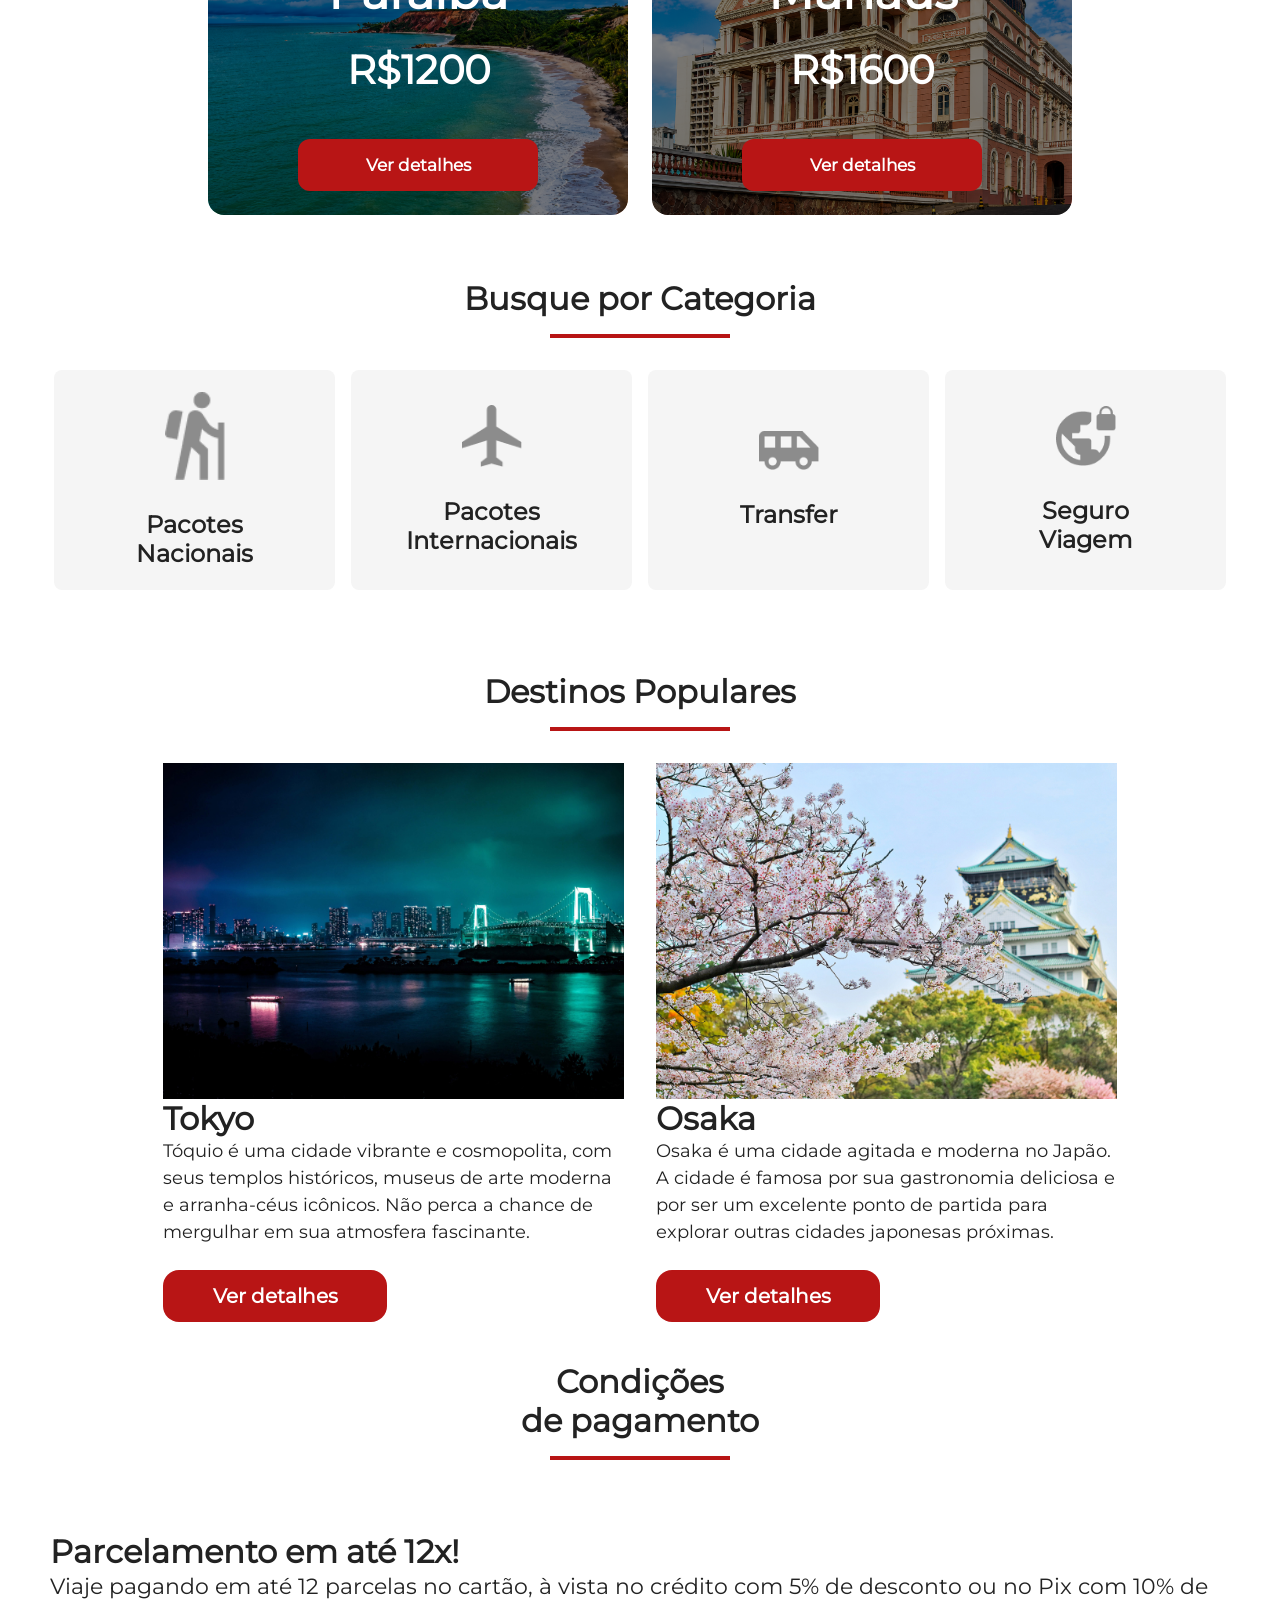
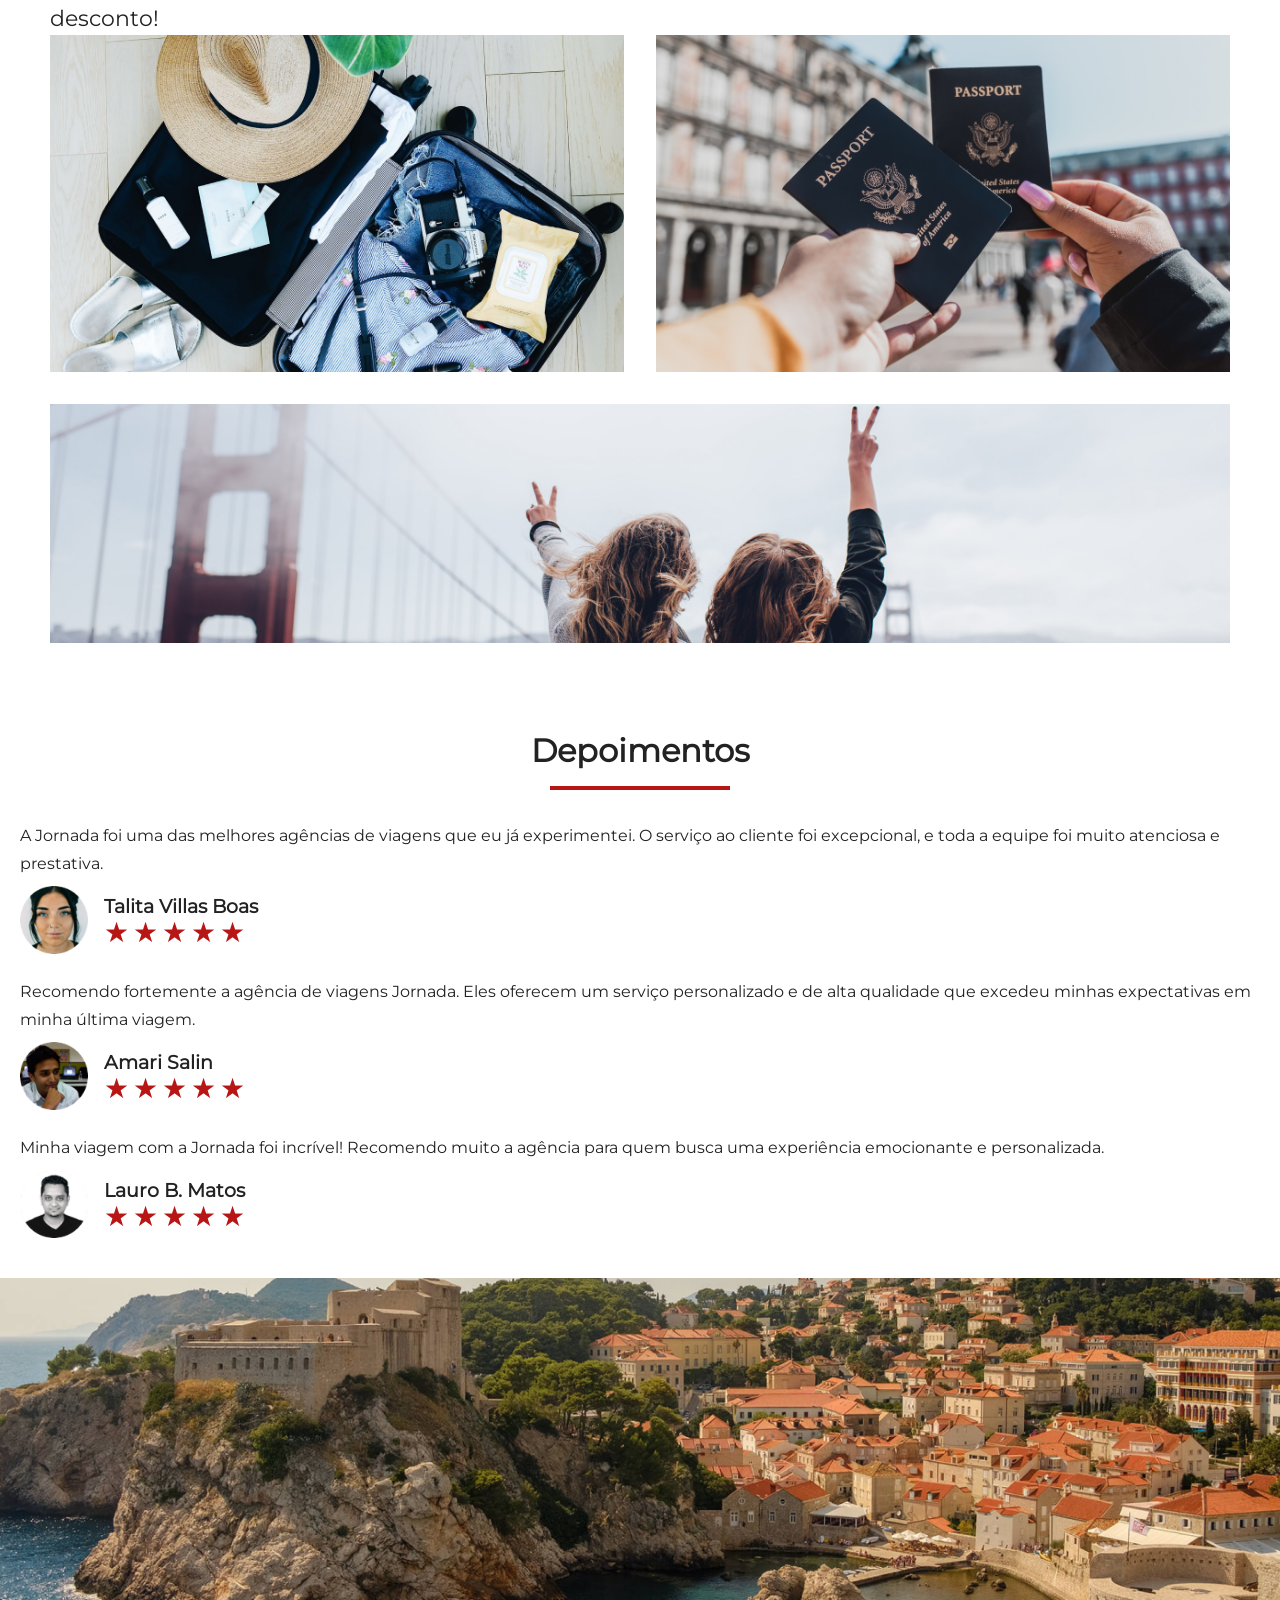
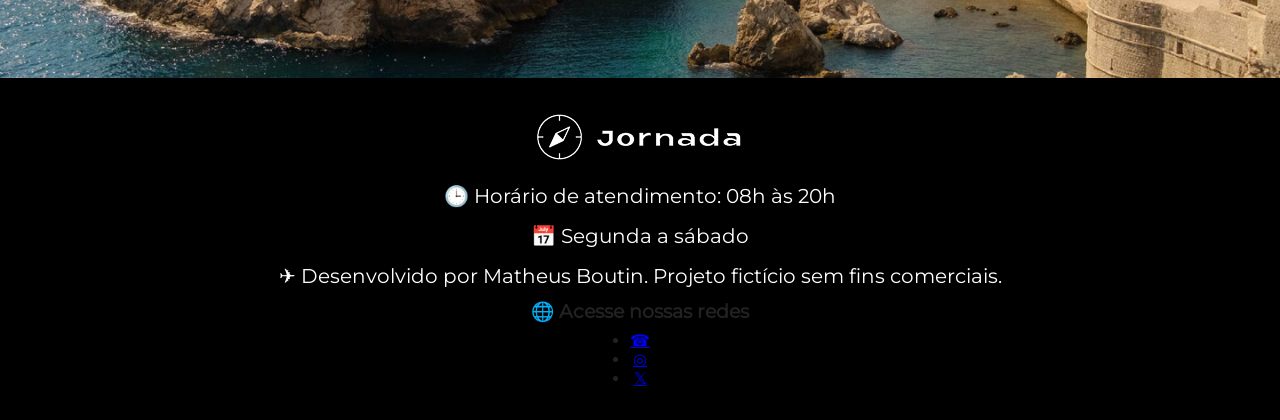
==== commit 14904e7f: "Adiciona e finaliza SEO no foote" ====
--- a/index.html
+++ b/index.html
@@ -3,14 +3,44 @@
   <head>
     <meta charset="UTF-8" />
     <meta name="viewport" content="width=device-width, initial-scale=1.0" />
+
+    <meta
+      name="description"
+      content="Jornada Viagens é uma agência fictícia especializada em pacotes de viagem, ofertas semanais, destinos populares e experiências inesquecíveis."
+    />
+    <meta name="author" content="Matheus Boutin" />
+    <meta name="robots" content="index, follow" />
+
+    <meta property="og:title" content="Jornada Viagens" />
+    <meta
+      property="og:description"
+      content="Conheça pacotes de viagem, ofertas da semana e destinos populares com a Jornada Viagens."
+    />
+    <meta
+      property="og:image"
+      content="https://matheusboutin.github.io/jornada-viagens/img/Logo-branco-jornada.png"
+    />
+    <meta property="og:type" content="website" />
+    <meta
+      property="og:url"
+      content="https://matheusboutin.github.io/jornada-viagens"
+    />
+
+    <link
+      rel="canonical"
+      href="https://matheusboutin.github.io/jornada-viagens"
+    />
+
+    <link rel="icon" href="./img/favico.svg" type="image/svg+xml" />
     <link rel="stylesheet" href="./css/style.css" />
-    <title>Jornada Viagens</title>
+
+    <title>Jornada Viagens | Pacotes, ofertas e destinos populares</title>
   </head>
 
   <body>
-    <a class="skip-link" href="#conteudo-principal"
-      >Pular para o conteúdo principal</a
-    >
+    <a class="skip-link" href="#conteudo-principal">
+      Pular para o conteúdo principal
+    </a>
 
     <header class="main-header">
       <div class="header-content">
@@ -44,9 +74,9 @@
           />
 
           <label for="menu" class="menu-label">
-            <span class="visually-hidden"
-              >Abrir ou fechar menu de navegação</span
-            >
+            <span class="visually-hidden">
+              Abrir ou fechar menu de navegação
+            </span>
             <img src="./img/menu.png" alt="" aria-hidden="true" />
           </label>
 
@@ -283,7 +313,7 @@
                 target="_blank"
                 rel="noopener noreferrer"
                 aria-label="Ver detalhes do destino Tokyo, abre em nova aba"
-                title="Veja mais detalhes do destino Tokyo"
+                title="Ver detalhes do destino Tokyo"
               >
                 Ver detalhes
               </a>
@@ -315,7 +345,7 @@
                 target="_blank"
                 rel="noopener noreferrer"
                 aria-label="Ver detalhes do destino Osaka, abre em nova aba"
-                title="Veja mais detalhes do destino Osaka"
+                title="Ver detalhes do destino Osaka"
               >
                 Ver detalhes
               </a>
@@ -323,28 +353,32 @@
           </article>
         </div>
       </section>
+
       <section class="payments" aria-labelledby="titulo-pagamentos">
         <div class="section-title">
           <h2 id="titulo-pagamentos" class="content-title">
             Condições <br />de pagamento
           </h2>
           <hr />
-          <div class="content-container">
-            <div class="text-content">
-              <h3 class="content-title">
-                Parcelamento em <br class="mobile-break" />
-                até 12x!
-              </h3>
-              <p class="content-text">
-                Viaje pagando em até 12 parcelas no cartão, à vista no crédito
-                com 5% de desconto ou no Pix com 10% de desconto!
-              </p>
-            </div>
-            <div class="image-gallery">
-              <div class="image bag" aria-hidden="true"></div>
-              <div class="image passport" aria-hidden="true"></div>
-              <div class="image people colspan-2" aria-hidden="true"></div>
-            </div>
+        </div>
+
+        <div class="content-container">
+          <div class="text-content">
+            <h3 class="content-title">
+              Parcelamento em <br class="mobile-break" />
+              até 12x!
+            </h3>
+
+            <p class="content-text">
+              Viaje pagando em até 12 parcelas no cartão, à vista no crédito com
+              5% de desconto ou no Pix com 10% de desconto!
+            </p>
+          </div>
+
+          <div class="image-gallery">
+            <div class="image bag" aria-hidden="true"></div>
+            <div class="image passport" aria-hidden="true"></div>
+            <div class="image people colspan-2" aria-hidden="true"></div>
           </div>
         </div>
       </section>
@@ -461,7 +495,6 @@
     <div class="footer-img">
       <picture>
         <source media="(min-width: 1440px)" srcset="./img/footer-desktop.png" />
-
         <source media="(min-width: 768px)" srcset="./img/footer-tablet.png" />
 
         <img
@@ -471,45 +504,91 @@
       </picture>
     </div>
 
-    <footer class="footer">
+    <footer class="footer" aria-labelledby="titulo-rodape">
       <div class="footer-content">
+        <h2 id="titulo-rodape" class="visually-hidden">
+          Informações finais da Jornada Viagens
+        </h2>
+
         <a
           href="#"
           class="footer-logo"
           aria-label="Voltar para a página inicial da Jornada Viagens"
+          title="Voltar para a página inicial da Jornada Viagens"
         >
           <img src="./img/Logo-branco-jornada.png" alt="" aria-hidden="true" />
         </a>
 
-        <div class="footer-info">
-          <p>Horário de atendimento: 08h - 20h</p>
-          <p>(Segunda a Sábado)</p>
-        </div>
-
-        <p>
+        <section class="footer-info" aria-labelledby="titulo-atendimento">
+          <h3 id="titulo-atendimento" class="visually-hidden">
+            Horário de atendimento
+          </h3>
+
+          <p>
+            <span aria-hidden="true">🕒</span>
+            Horário de atendimento: 08h às 20h
+          </p>
+
+          <p>
+            <span aria-hidden="true">📅</span>
+            Segunda a sábado
+          </p>
+        </section>
+
+        <p class="footer-copy">
+          <span aria-hidden="true">✈</span>
           Desenvolvido por Matheus Boutin. Projeto fictício sem fins comerciais.
         </p>
 
-        <div class="footer-social-area">
-          <p>Acesse nossas redes:</p>
+        <section
+          class="footer-social-area"
+          aria-labelledby="titulo-redes-sociais"
+        >
+          <h3 id="titulo-redes-sociais">
+            <span aria-hidden="true">🌐</span>
+            Acesse nossas redes
+          </h3>
 
           <nav
             class="footer-social"
             aria-label="Redes sociais da Jornada Viagens"
           >
-            <a href="#" aria-label="Acessar WhatsApp da Jornada Viagens">
-              <img src="./img/whatsapp-logo.png" alt="" />
-            </a>
-
-            <a href="#" aria-label="Acessar Instagram da Jornada Viagens">
-              <img src="./img/instagram-logo.png" alt="" />
-            </a>
-
-            <a href="#" aria-label="Acessar Twitter da Jornada Viagens">
-              <img src="./img/twitter-logo.png" alt="" />
-            </a>
+            <ul>
+              <li>
+                <a
+                  href="#"
+                  aria-label="Acessar WhatsApp da Jornada Viagens"
+                  title="Acessar WhatsApp da Jornada Viagens"
+                >
+                  <span class="footer-social-icon" aria-hidden="true">☎</span>
+                  <span class="visually-hidden">WhatsApp</span>
+                </a>
+              </li>
+
+              <li>
+                <a
+                  href="#"
+                  aria-label="Acessar Instagram da Jornada Viagens"
+                  title="Acessar Instagram da Jornada Viagens"
+                >
+                  <span class="footer-social-icon" aria-hidden="true">◎</span>
+                  <span class="visually-hidden">Instagram</span>
+                </a>
+              </li>
+
+              <li>
+                <a
+                  href="#"
+                  aria-label="Acessar Twitter da Jornada Viagens"
+                  title="Acessar Twitter da Jornada Viagens"
+                >
+                  <span class="footer-social-icon" aria-hidden="true">𝕏</span>
+                  <span class="visually-hidden">Twitter</span>
+                </a>
+              </li>
+            </ul>
           </nav>
-        </div>
+        </section>
       </div>
     </footer>
   </body>
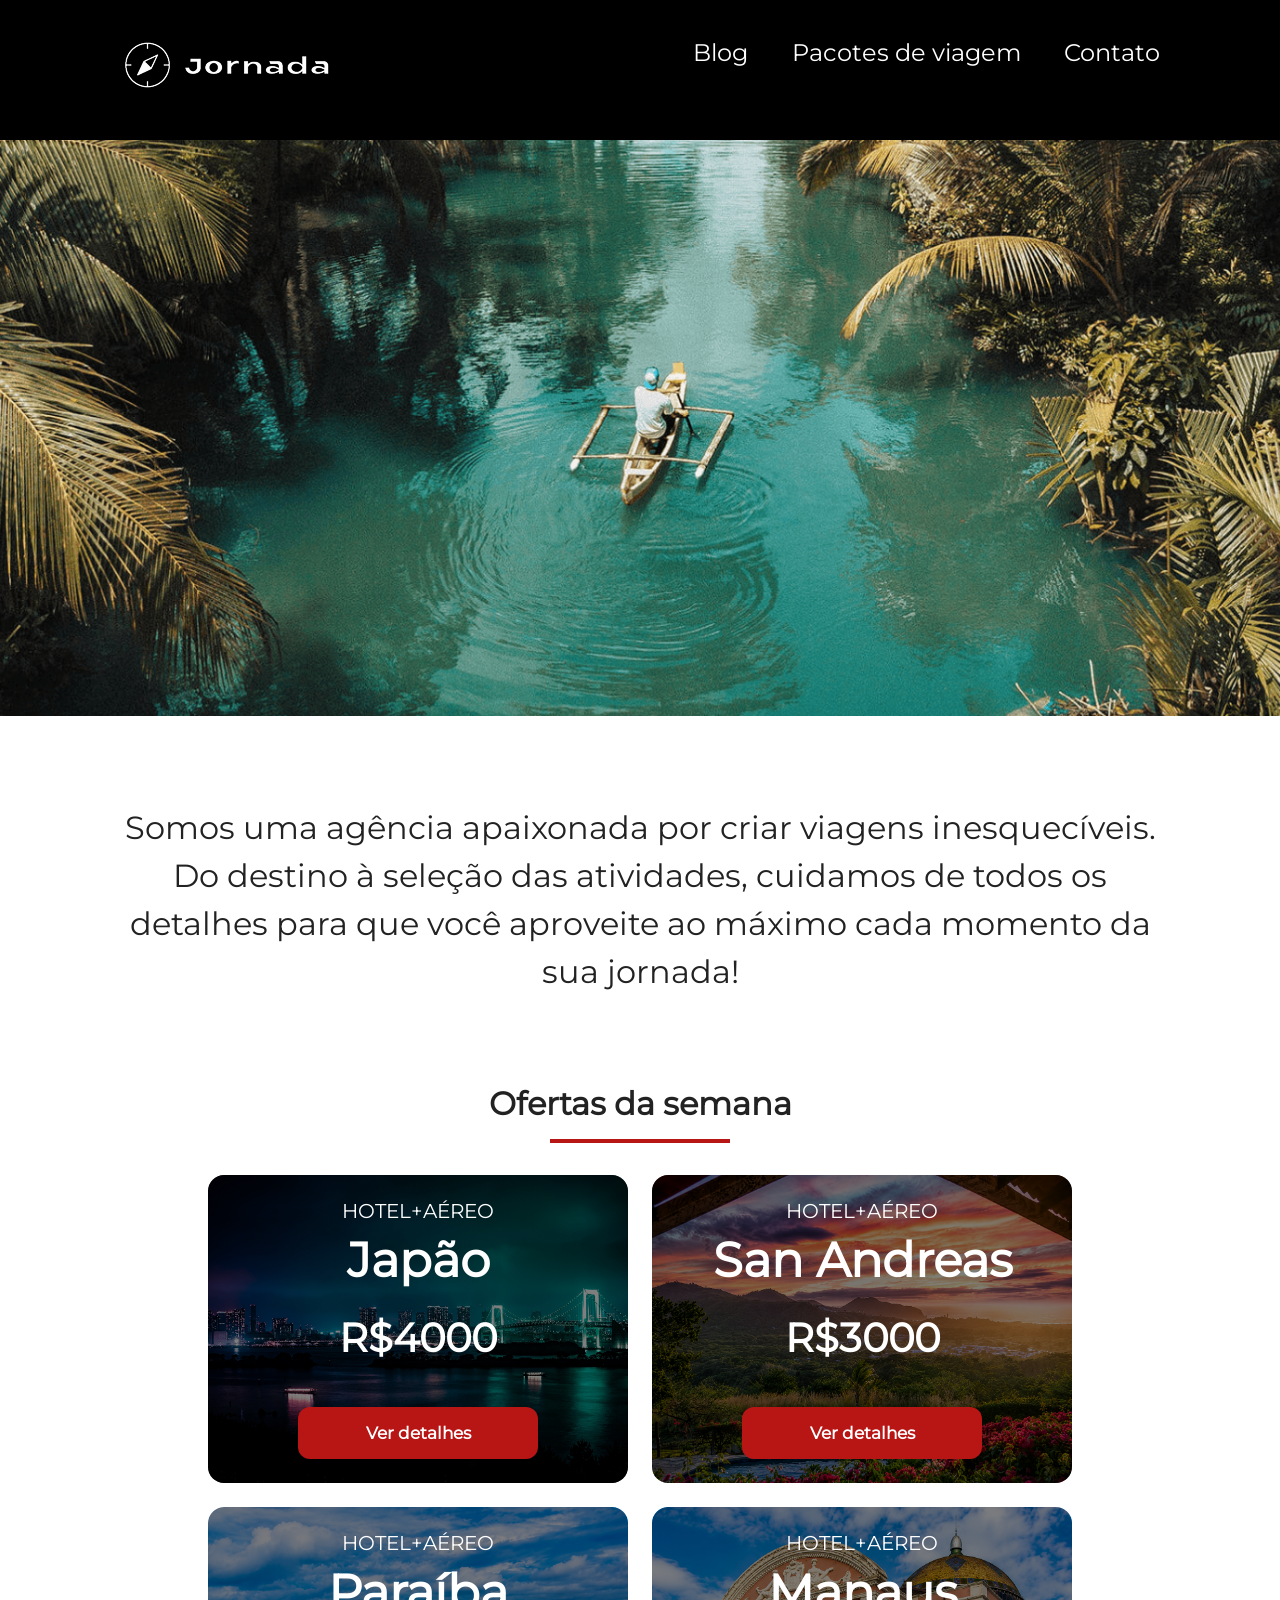
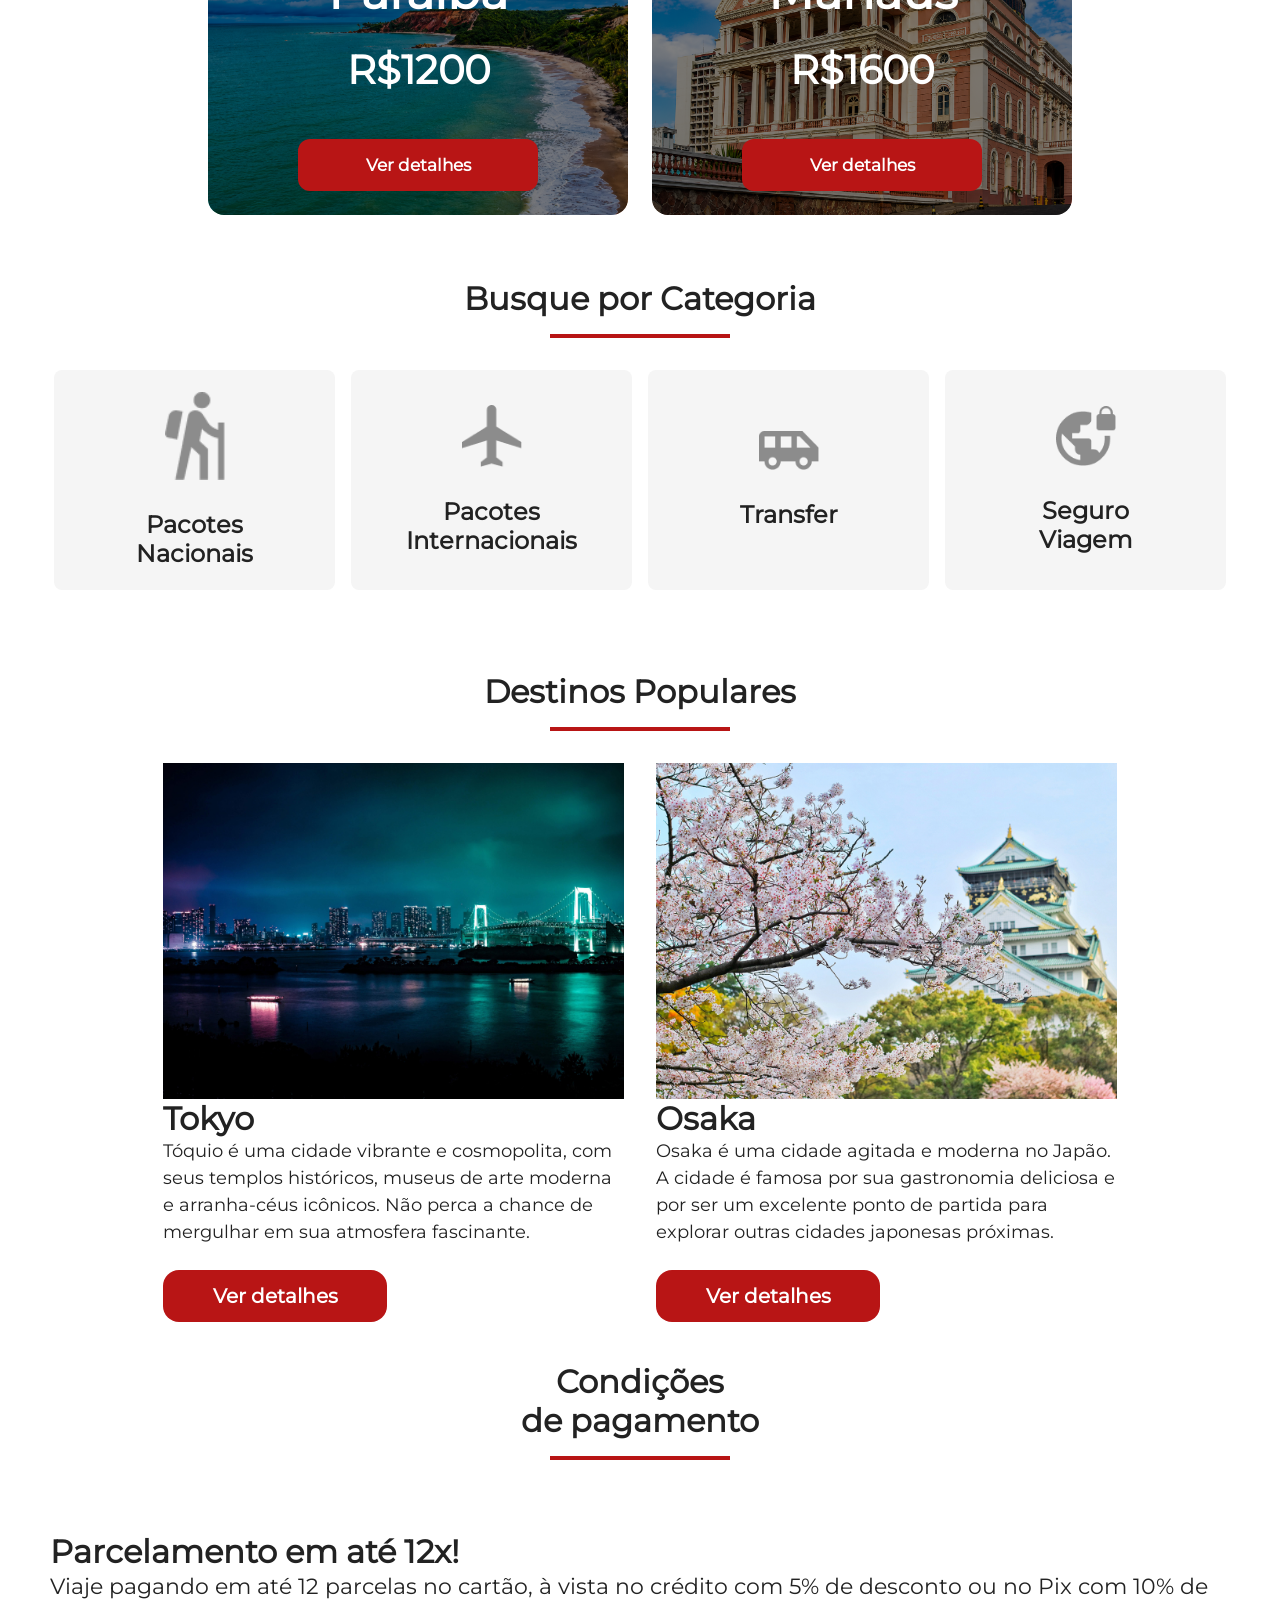
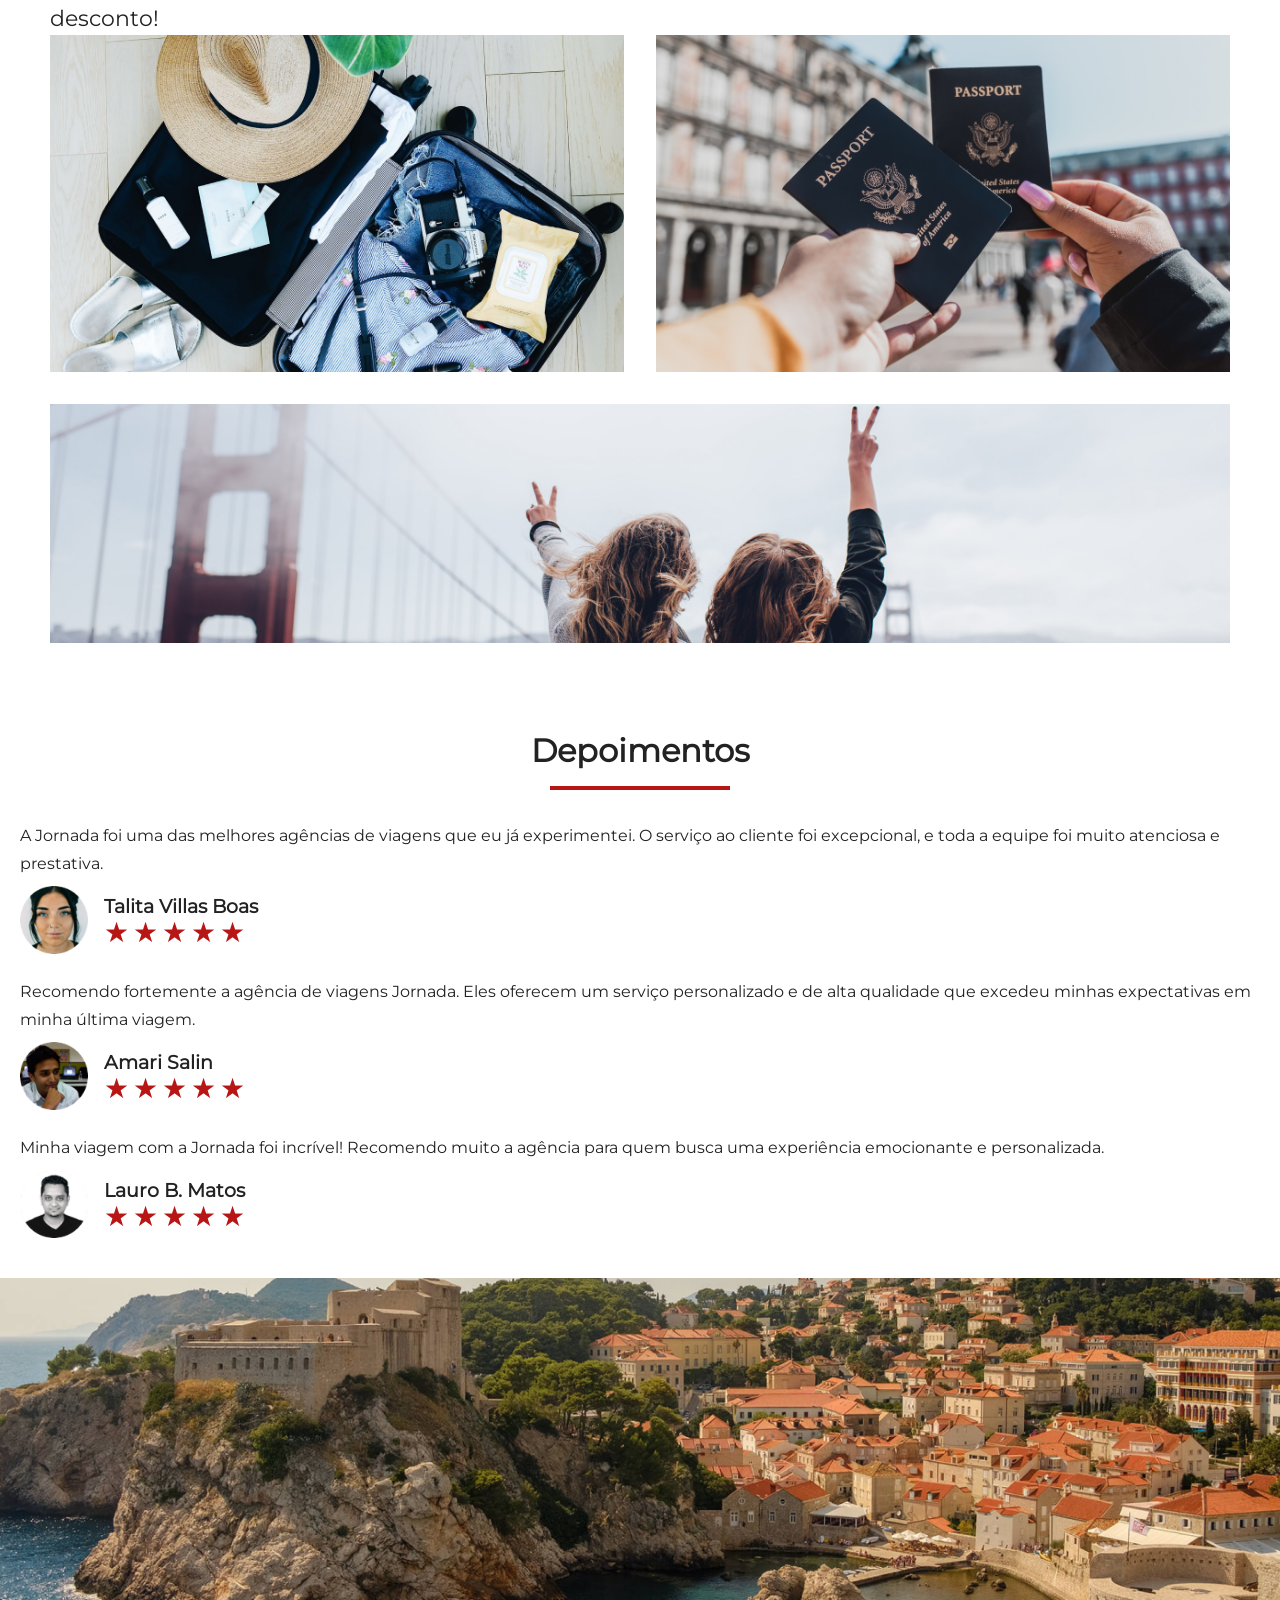
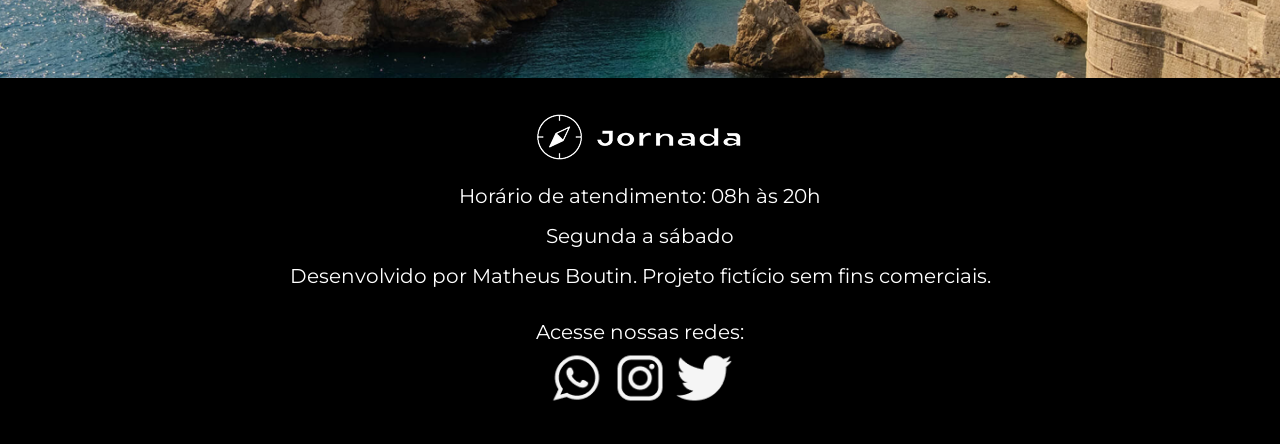
==== commit e6f2dee2: "Finaliza ajustes e Seo do footer" ====
--- a/index.html
+++ b/index.html
@@ -10,6 +10,12 @@
     />
     <meta name="author" content="Matheus Boutin" />
     <meta name="robots" content="index, follow" />
+    <meta name="theme-color" content="#000000" />
+
+    <link
+      rel="canonical"
+      href="https://matheusboutin.github.io/jornada-viagens"
+    />
 
     <meta property="og:title" content="Jornada Viagens" />
     <meta
@@ -25,11 +31,30 @@
       property="og:url"
       content="https://matheusboutin.github.io/jornada-viagens"
     />
-
-    <link
-      rel="canonical"
-      href="https://matheusboutin.github.io/jornada-viagens"
-    />
+    <meta property="og:locale" content="pt_BR" />
+    <meta property="og:site_name" content="Jornada Viagens" />
+
+    <meta name="twitter:card" content="summary_large_image" />
+    <meta name="twitter:title" content="Jornada Viagens" />
+    <meta
+      name="twitter:description"
+      content="Conheça pacotes de viagem, ofertas da semana e destinos populares com a Jornada Viagens."
+    />
+    <meta
+      name="twitter:image"
+      content="https://matheusboutin.github.io/jornada-viagens/img/Logo-branco-jornada.png"
+    />
+
+    <script type="application/ld+json">
+      {
+        "@context": "https://schema.org",
+        "@type": "TravelAgency",
+        "name": "Jornada Viagens",
+        "description": "Agência fictícia especializada em pacotes de viagem, ofertas semanais, destinos populares e experiências inesquecíveis.",
+        "url": "https://matheusboutin.github.io/jornada-viagens",
+        "image": "https://matheusboutin.github.io/jornada-viagens/img/Logo-branco-jornada.png"
+      }
+    </script>
 
     <link rel="icon" href="./img/favico.svg" type="image/svg+xml" />
     <link rel="stylesheet" href="./css/style.css" />
@@ -360,25 +385,25 @@
             Condições <br />de pagamento
           </h2>
           <hr />
-        </div>
-
-        <div class="content-container">
-          <div class="text-content">
-            <h3 class="content-title">
-              Parcelamento em <br class="mobile-break" />
-              até 12x!
-            </h3>
-
-            <p class="content-text">
-              Viaje pagando em até 12 parcelas no cartão, à vista no crédito com
-              5% de desconto ou no Pix com 10% de desconto!
-            </p>
-          </div>
-
-          <div class="image-gallery">
-            <div class="image bag" aria-hidden="true"></div>
-            <div class="image passport" aria-hidden="true"></div>
-            <div class="image people colspan-2" aria-hidden="true"></div>
+
+          <div class="content-container">
+            <div class="text-content">
+              <h3 class="content-title">
+                Parcelamento em <br class="mobile-break" />
+                até 12x!
+              </h3>
+
+              <p class="content-text">
+                Viaje pagando em até 12 parcelas no cartão, à vista no crédito
+                com 5% de desconto ou no Pix com 10% de desconto!
+              </p>
+            </div>
+
+            <div class="image-gallery">
+              <div class="image bag" aria-hidden="true"></div>
+              <div class="image passport" aria-hidden="true"></div>
+              <div class="image people colspan-2" aria-hidden="true"></div>
+            </div>
           </div>
         </div>
       </section>
@@ -519,76 +544,51 @@
           <img src="./img/Logo-branco-jornada.png" alt="" aria-hidden="true" />
         </a>
 
-        <section class="footer-info" aria-labelledby="titulo-atendimento">
+        <div class="footer-info" aria-labelledby="titulo-atendimento">
           <h3 id="titulo-atendimento" class="visually-hidden">
             Horário de atendimento
           </h3>
 
-          <p>
-            <span aria-hidden="true">🕒</span>
-            Horário de atendimento: 08h às 20h
-          </p>
-
-          <p>
-            <span aria-hidden="true">📅</span>
-            Segunda a sábado
-          </p>
-        </section>
+          <p>Horário de atendimento: 08h às 20h</p>
+          <p>Segunda a sábado</p>
+        </div>
 
         <p class="footer-copy">
-          <span aria-hidden="true">✈</span>
           Desenvolvido por Matheus Boutin. Projeto fictício sem fins comerciais.
         </p>
 
-        <section
-          class="footer-social-area"
-          aria-labelledby="titulo-redes-sociais"
-        >
-          <h3 id="titulo-redes-sociais">
-            <span aria-hidden="true">🌐</span>
-            Acesse nossas redes
-          </h3>
+        <div class="footer-social-area" aria-labelledby="titulo-redes-sociais">
+          <p id="titulo-redes-sociais">Acesse nossas redes:</p>
 
           <nav
             class="footer-social"
             aria-label="Redes sociais da Jornada Viagens"
           >
-            <ul>
-              <li>
-                <a
-                  href="#"
-                  aria-label="Acessar WhatsApp da Jornada Viagens"
-                  title="Acessar WhatsApp da Jornada Viagens"
-                >
-                  <span class="footer-social-icon" aria-hidden="true">☎</span>
-                  <span class="visually-hidden">WhatsApp</span>
-                </a>
-              </li>
-
-              <li>
-                <a
-                  href="#"
-                  aria-label="Acessar Instagram da Jornada Viagens"
-                  title="Acessar Instagram da Jornada Viagens"
-                >
-                  <span class="footer-social-icon" aria-hidden="true">◎</span>
-                  <span class="visually-hidden">Instagram</span>
-                </a>
-              </li>
-
-              <li>
-                <a
-                  href="#"
-                  aria-label="Acessar Twitter da Jornada Viagens"
-                  title="Acessar Twitter da Jornada Viagens"
-                >
-                  <span class="footer-social-icon" aria-hidden="true">𝕏</span>
-                  <span class="visually-hidden">Twitter</span>
-                </a>
-              </li>
-            </ul>
+            <a
+              href="#"
+              aria-label="Acessar WhatsApp da Jornada Viagens"
+              title="Acessar WhatsApp da Jornada Viagens"
+            >
+              <img src="./img/whatsapp-logo.png" alt="" aria-hidden="true" />
+            </a>
+
+            <a
+              href="#"
+              aria-label="Acessar Instagram da Jornada Viagens"
+              title="Acessar Instagram da Jornada Viagens"
+            >
+              <img src="./img/instagram-logo.png" alt="" aria-hidden="true" />
+            </a>
+
+            <a
+              href="#"
+              aria-label="Acessar Twitter da Jornada Viagens"
+              title="Acessar Twitter da Jornada Viagens"
+            >
+              <img src="./img/twitter-logo.png" alt="" aria-hidden="true" />
+            </a>
           </nav>
-        </section>
+        </div>
       </div>
     </footer>
   </body>
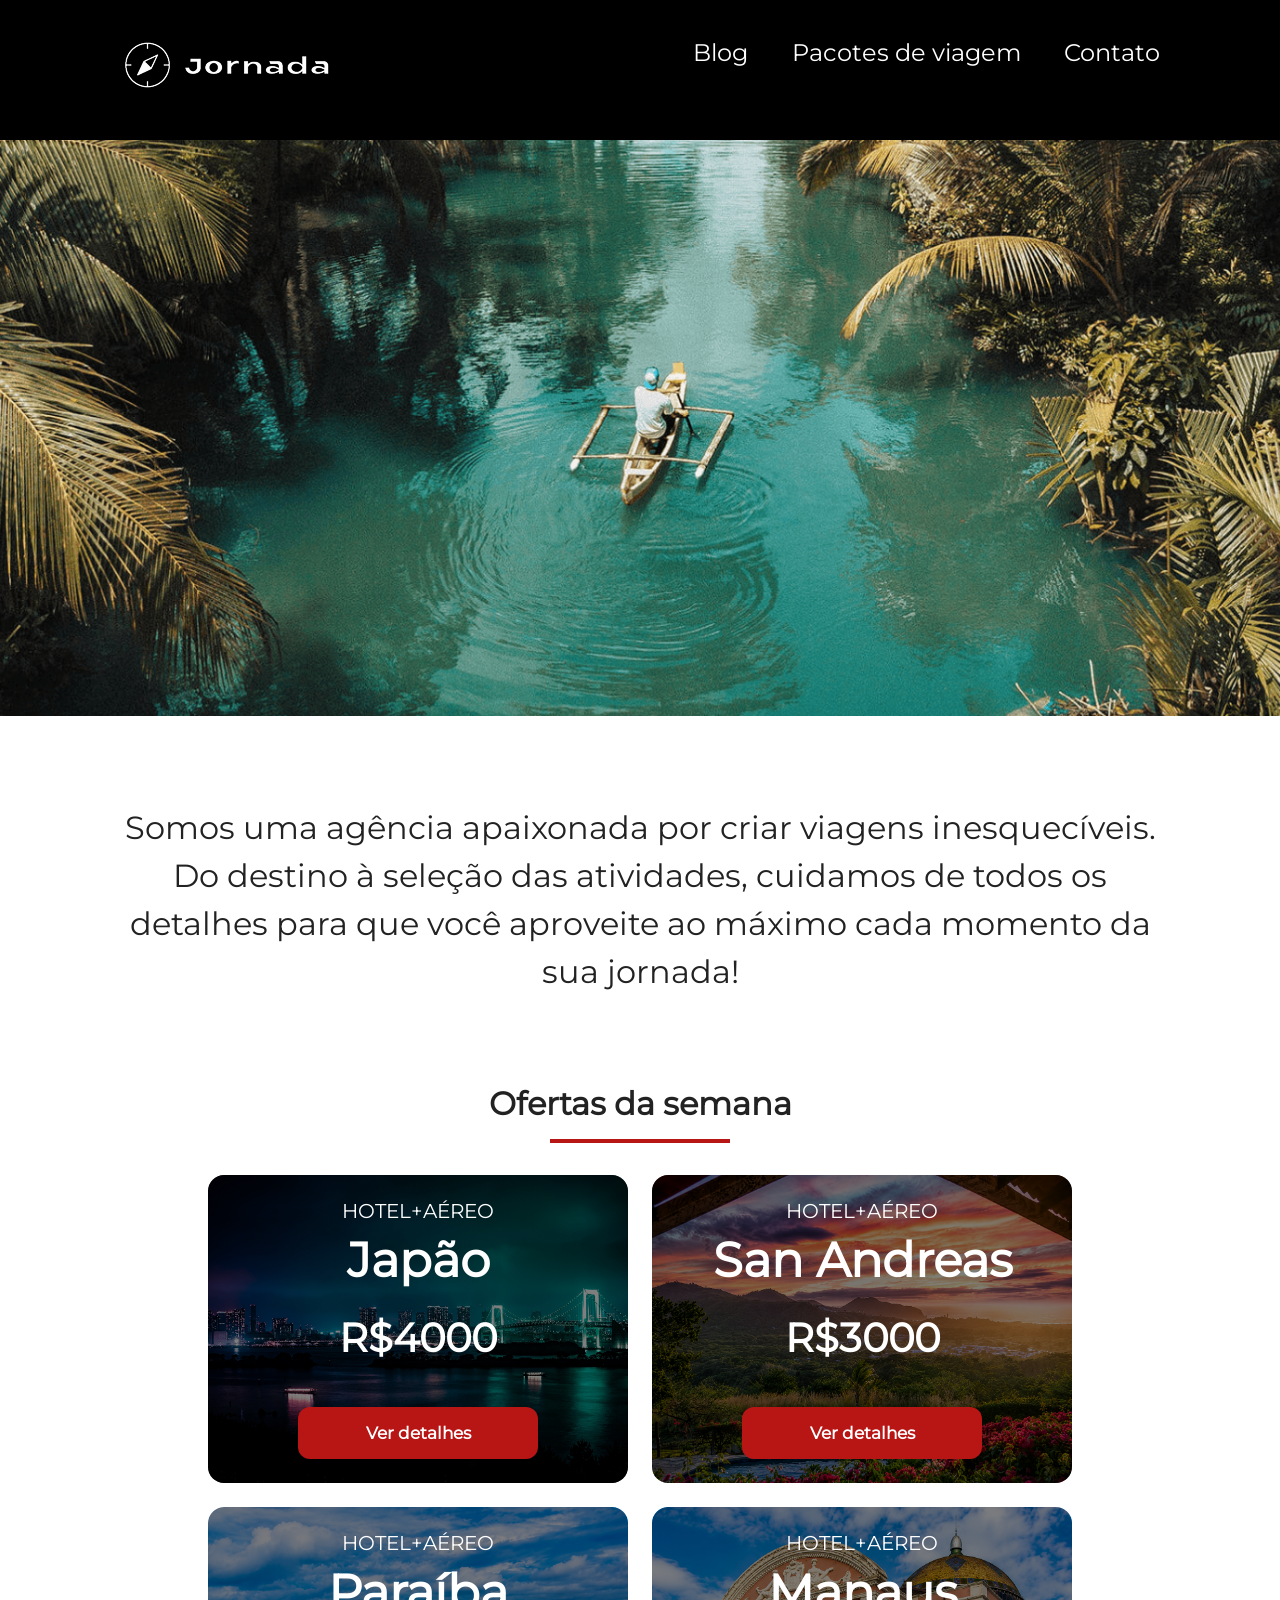
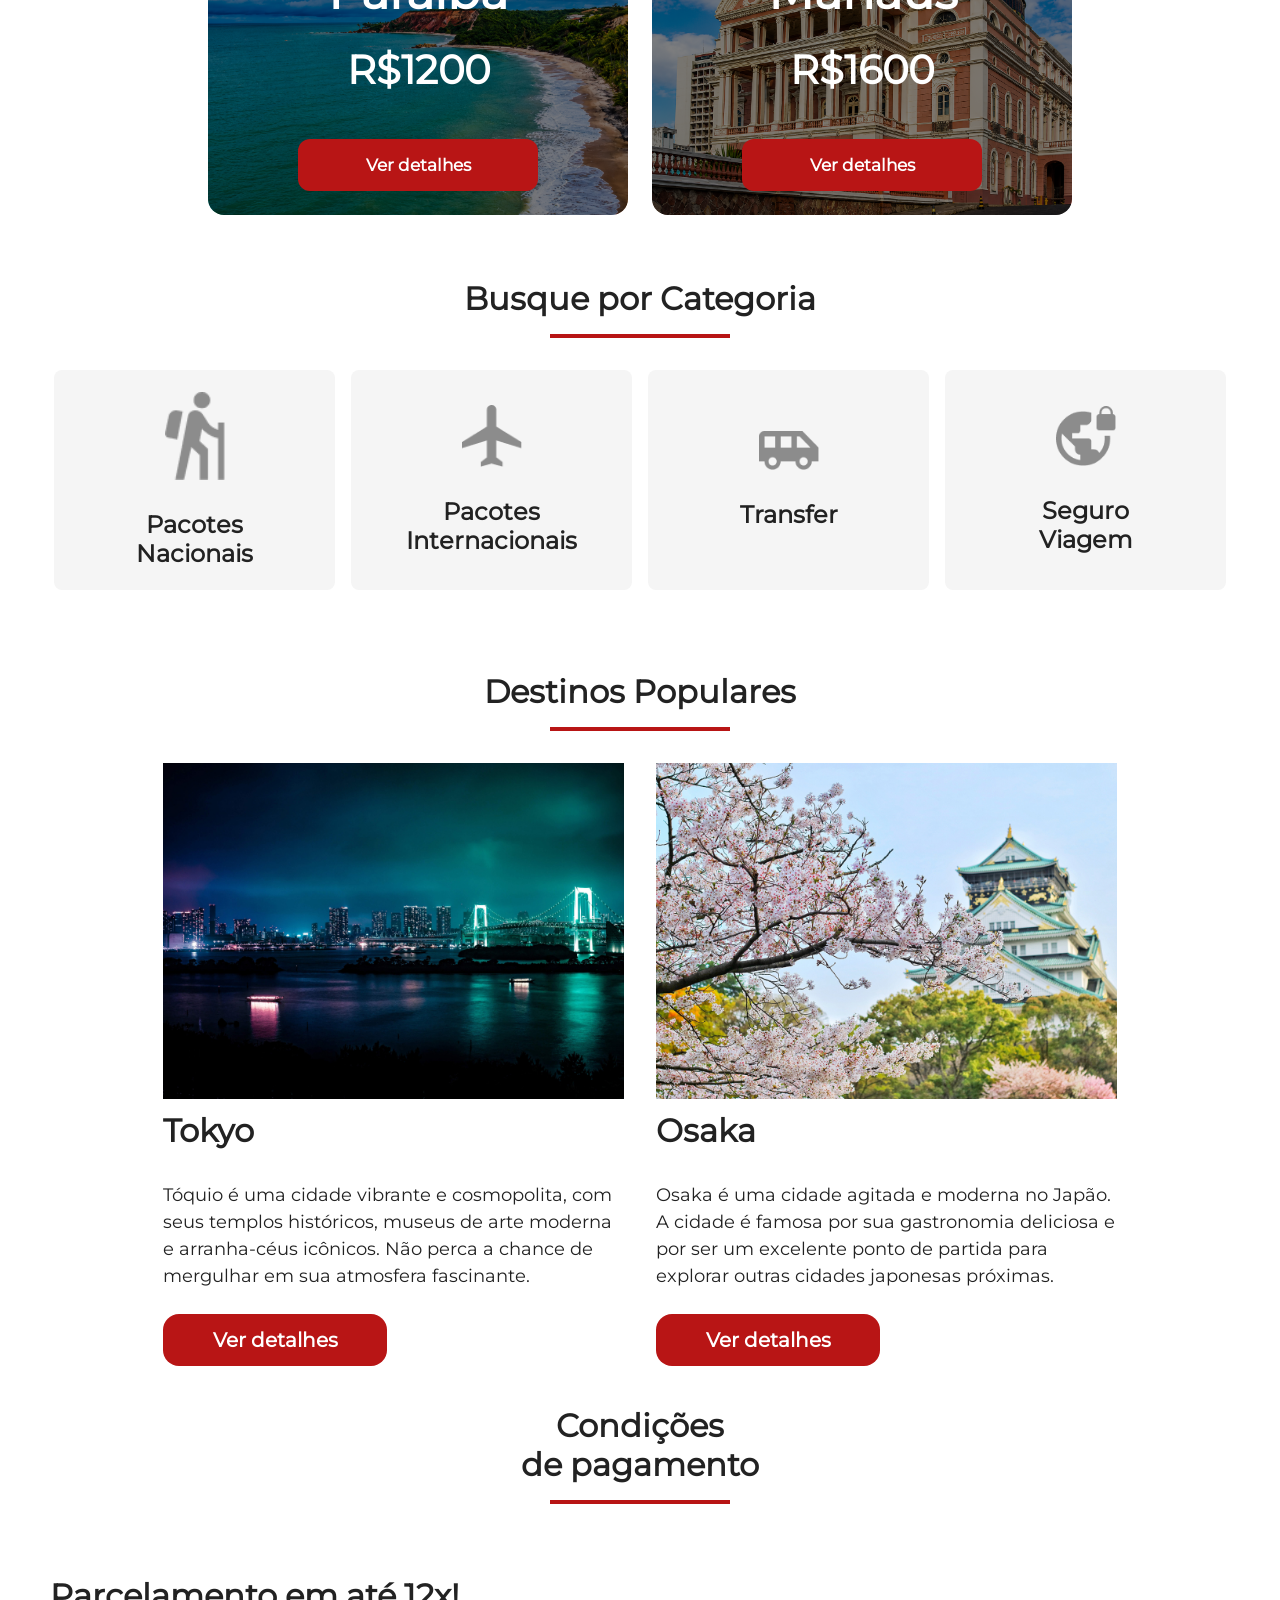
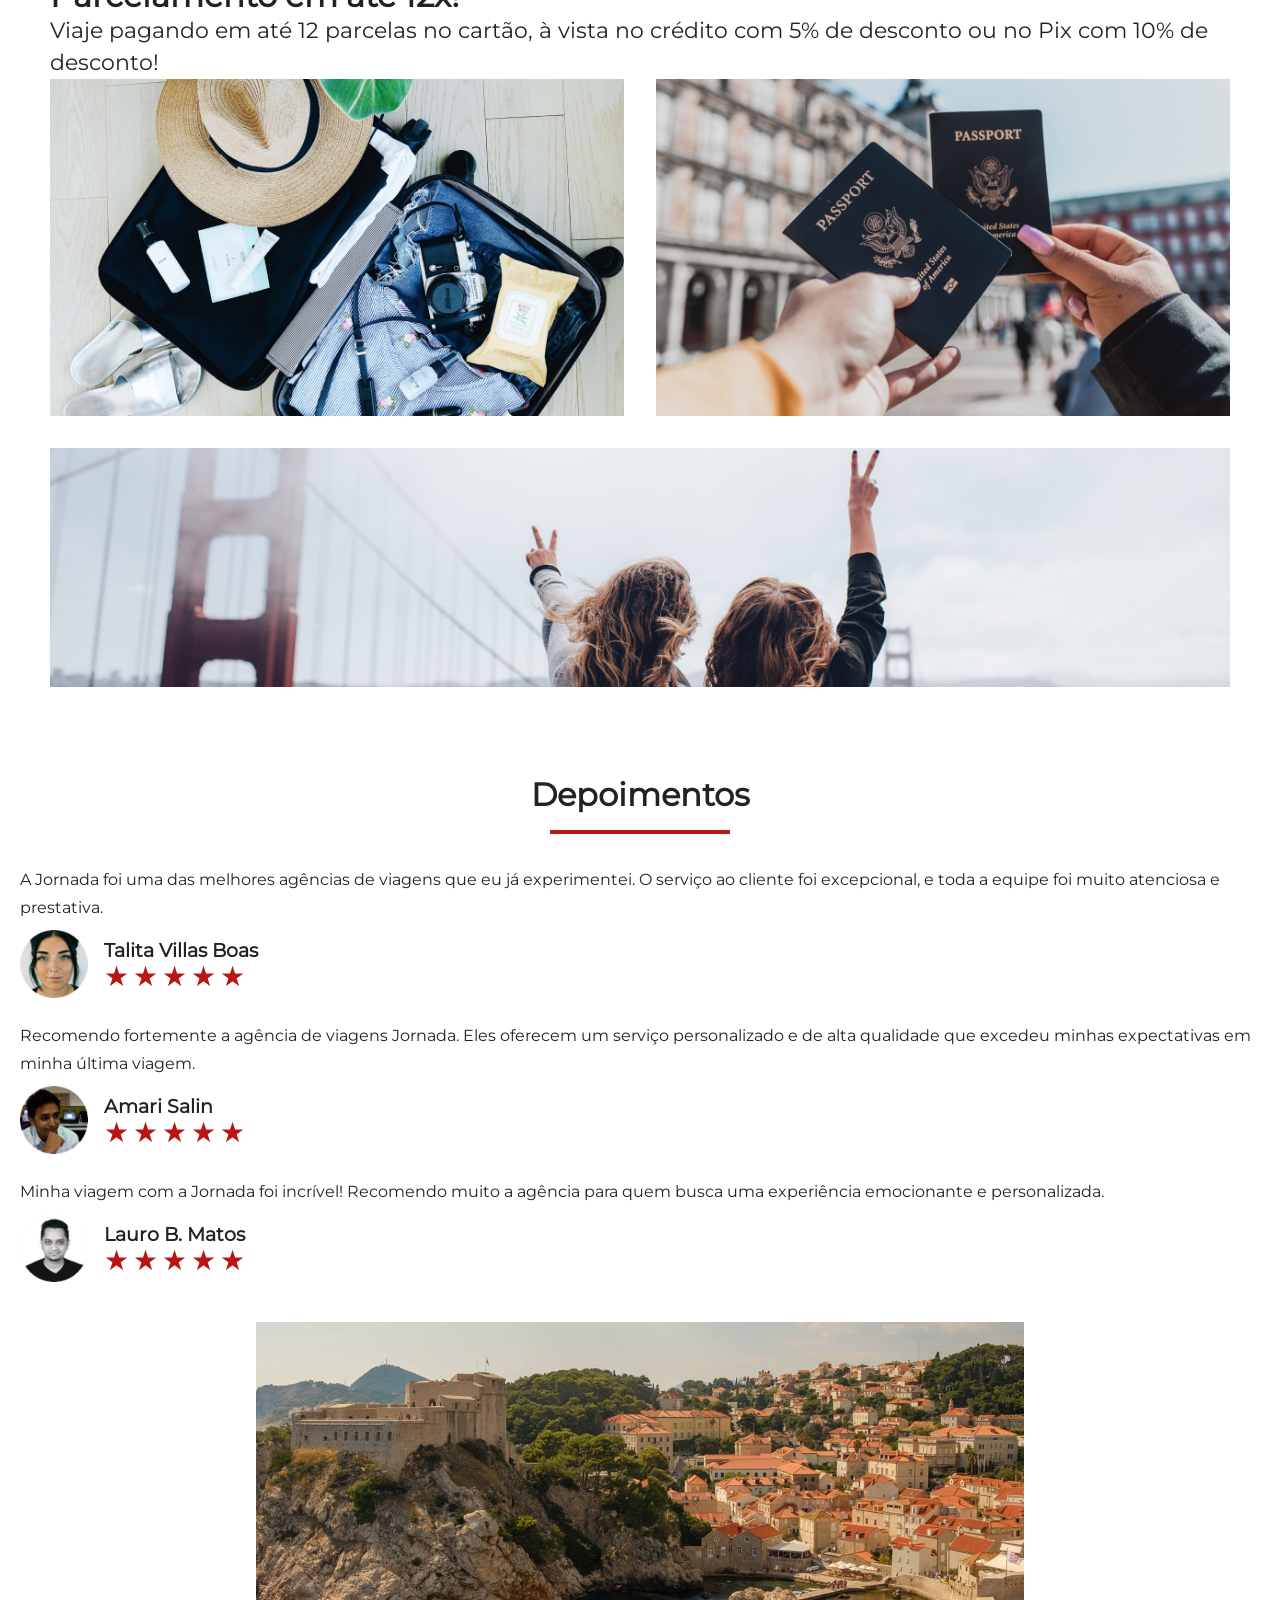
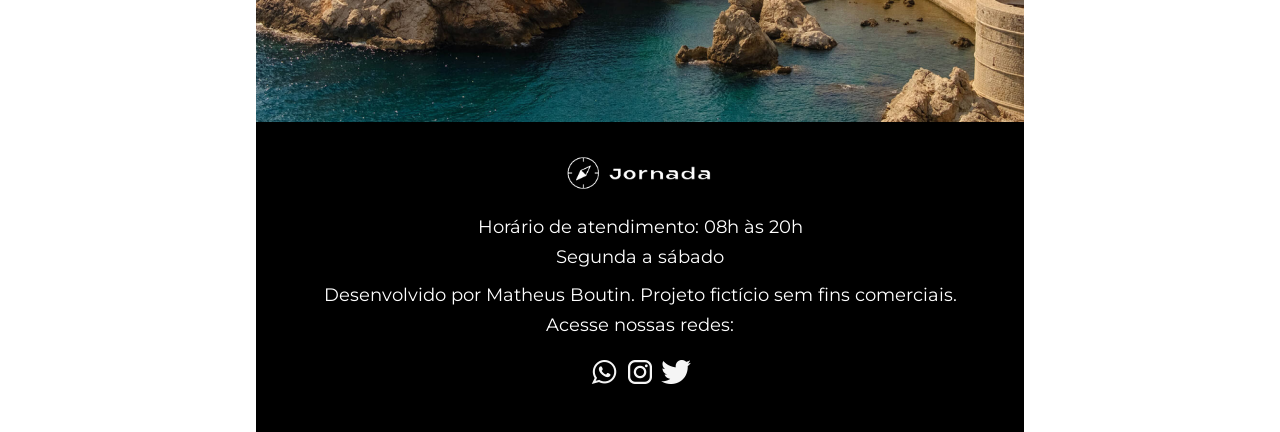
==== commit 8a444bc5: "Finaliza pacotes de viagem e projeto" ====
--- a/index.html
+++ b/index.html
@@ -121,7 +121,7 @@
 
               <li>
                 <a
-                  href="pacotes.html"
+                  href="travel-package.html"
                   target="_blank"
                   rel="noopener noreferrer"
                   aria-label="Acessar pacotes de viagem, abre em nova aba"
@@ -460,7 +460,7 @@
             <footer class="testimonial-profile">
               <img
                 src="./img/avatar-amari.png"
-                alt="Imagem de perfil da cliente Amari Salin"
+                alt="Imagem de perfil do cliente Amari Salin"
               />
 
               <div class="profile-content">
@@ -493,7 +493,7 @@
             <footer class="testimonial-profile">
               <img
                 src="./img/avatar-lauro.png"
-                alt="Imagem de perfil da cliente Lauro B. Matos"
+                alt="Imagem de perfil do cliente Lauro B. Matos"
               />
 
               <div class="profile-content">
--- a/css/style.css
+++ b/css/style.css
@@ -3,7 +3,9 @@
 @import url(hero.css);
 @import url(offers.css);
 @import url(category.css);
-@import url(destinantion.css);
+@import url(destination.css);
 @import url(payments.css);
 @import url(testimonials.css);
 @import url(footer.css);
+@import url(hero-package.css);
+@import url(package-payments.css);
